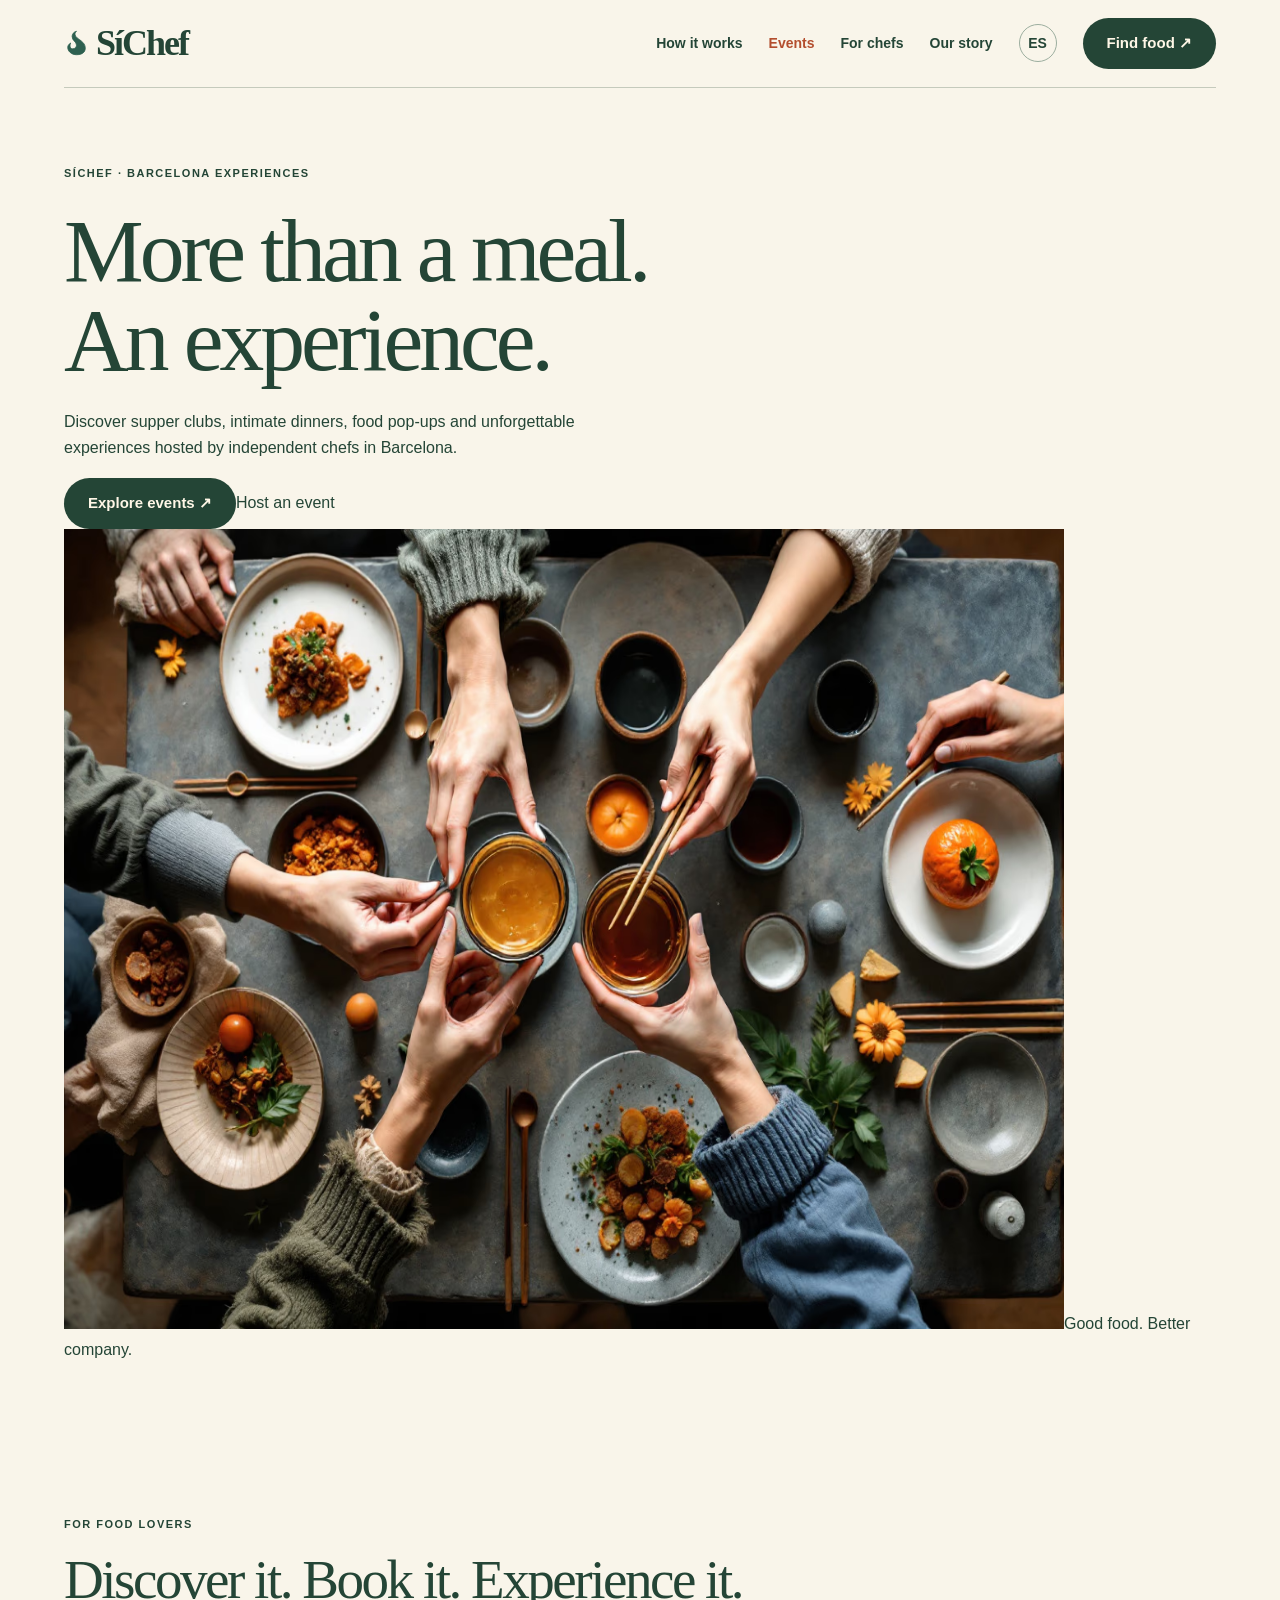
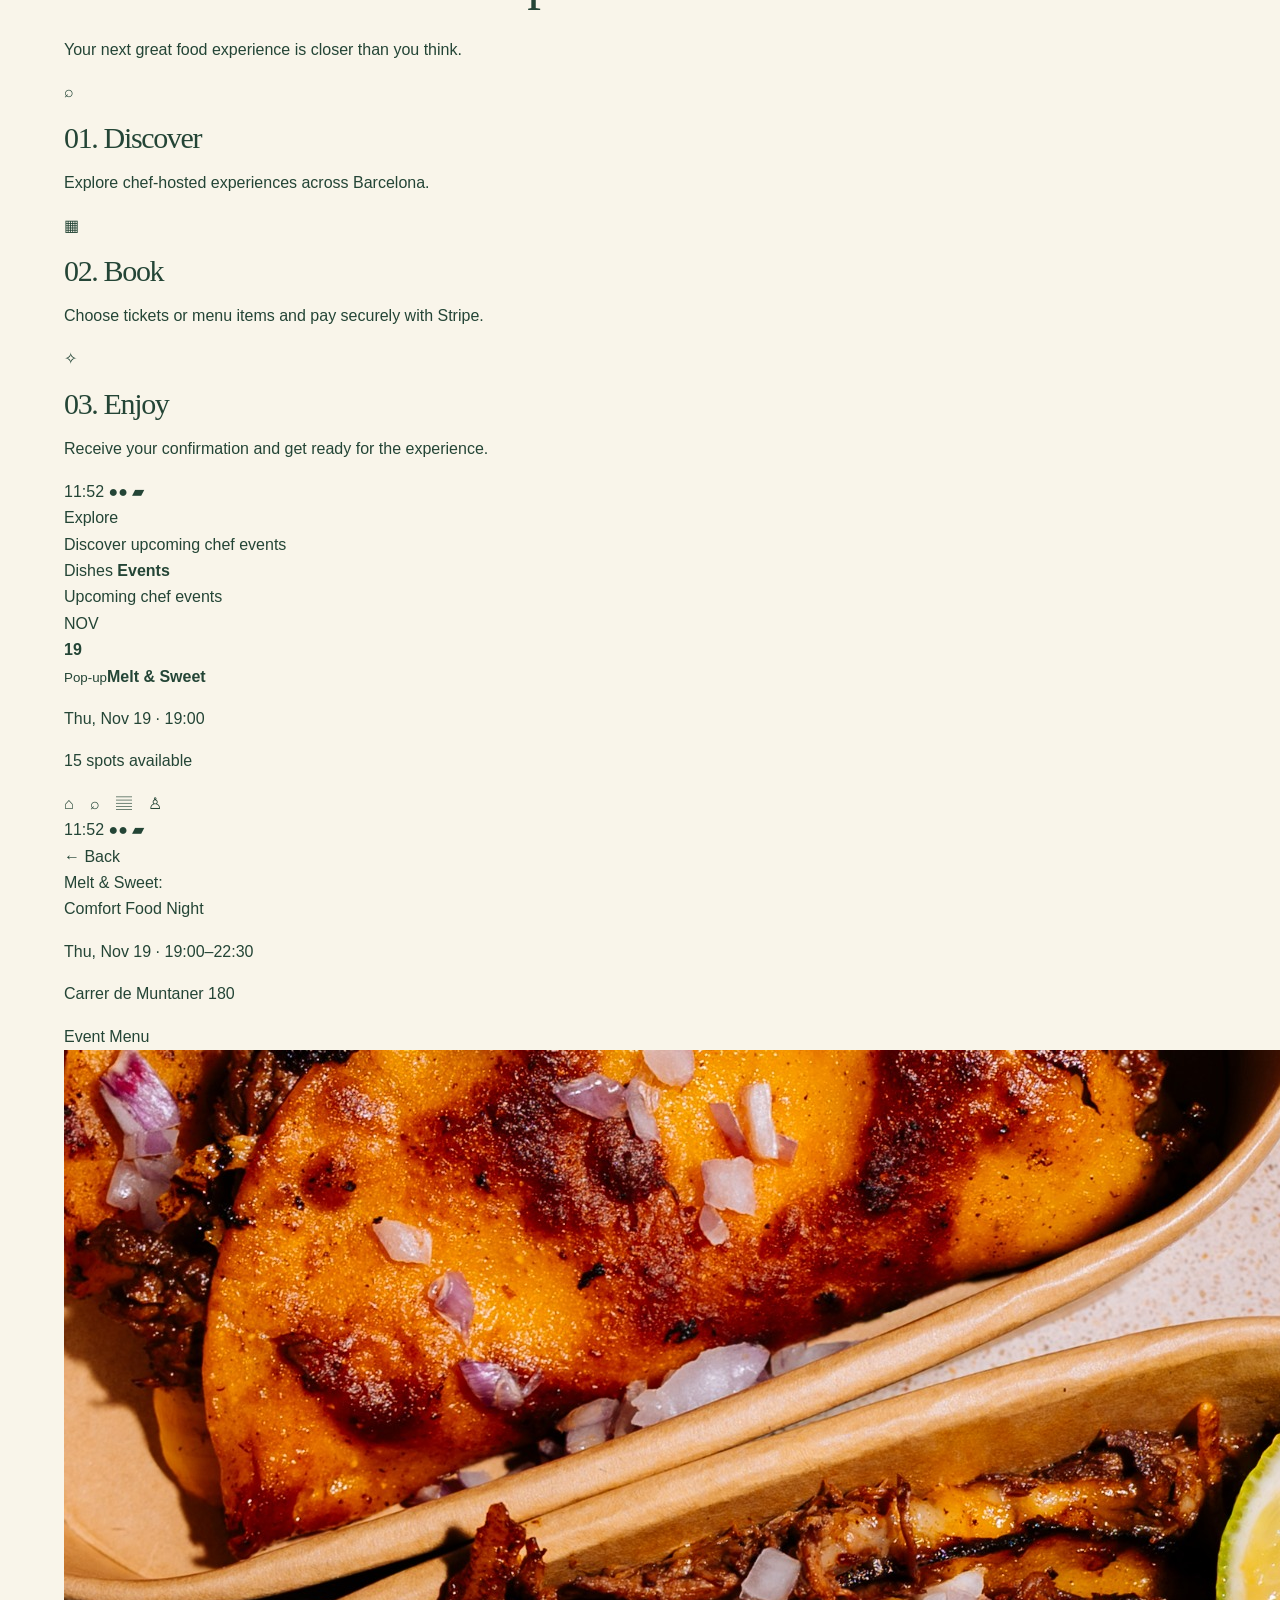
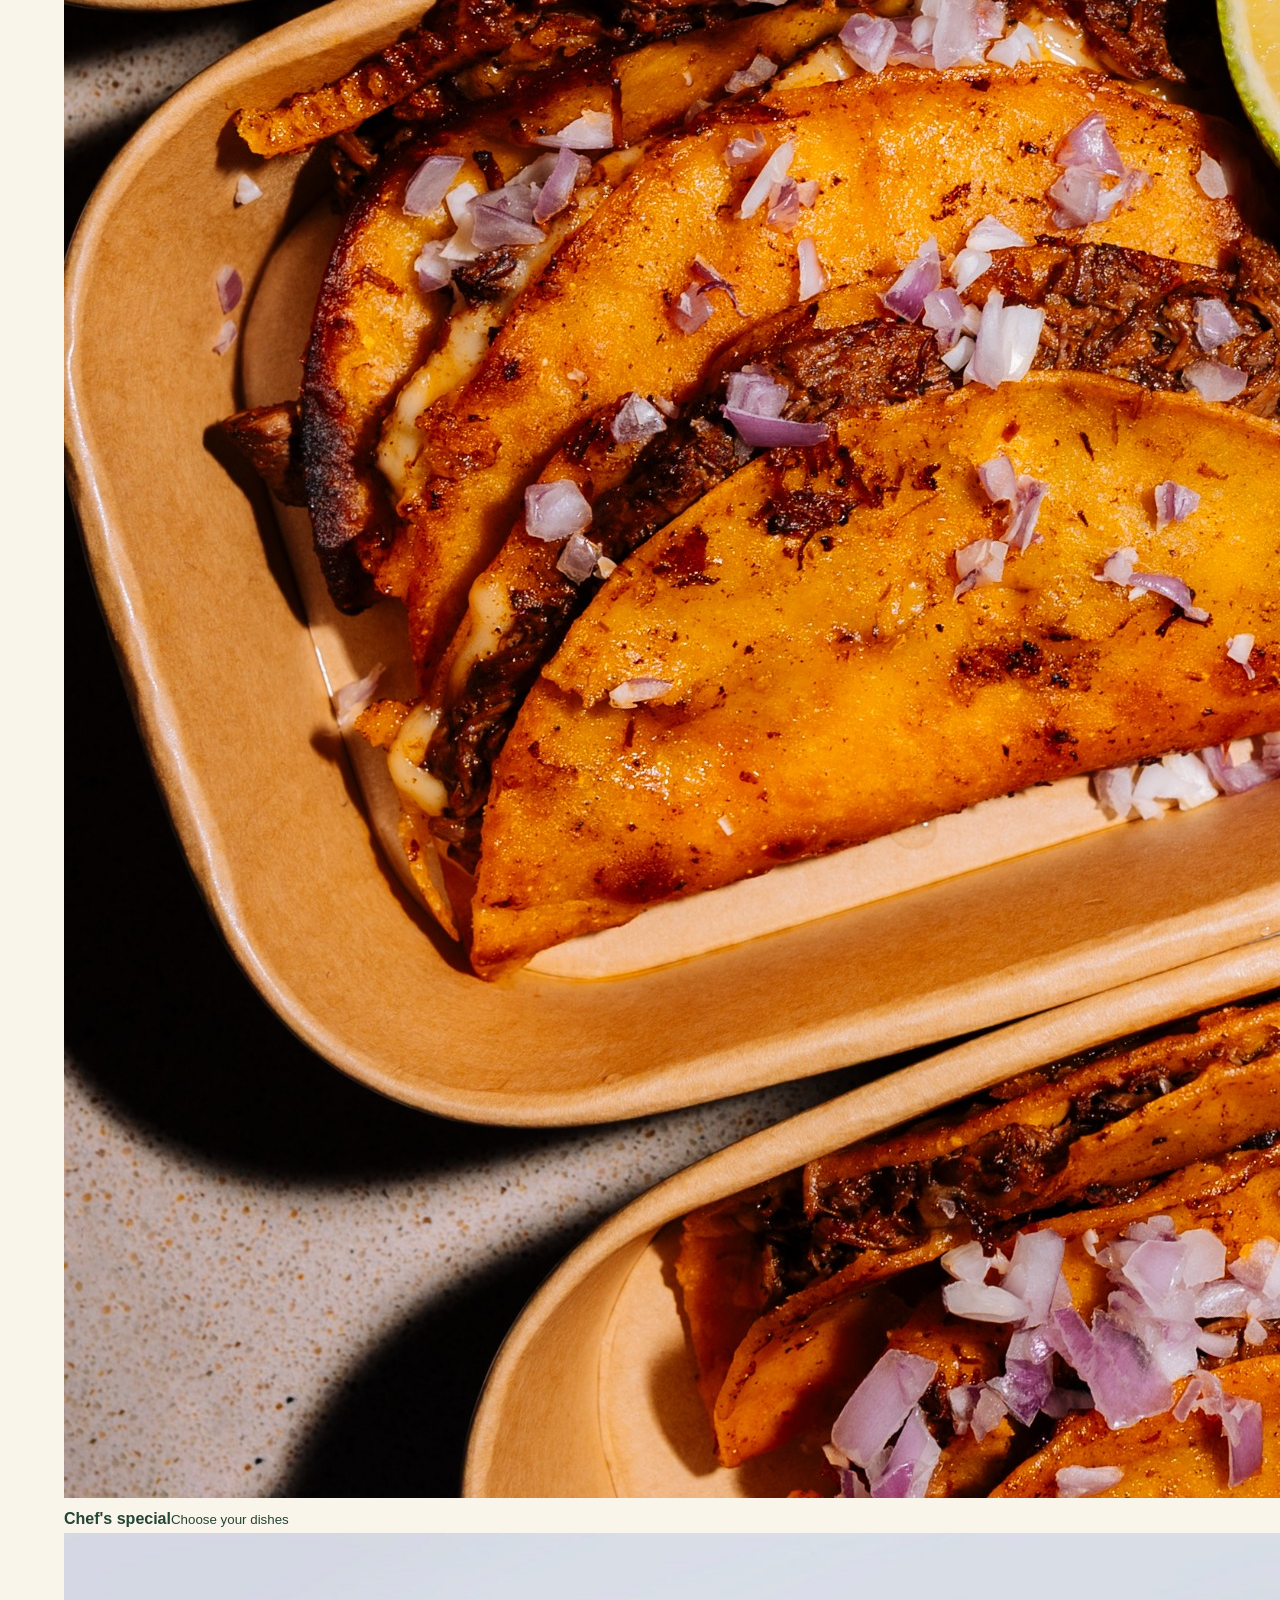
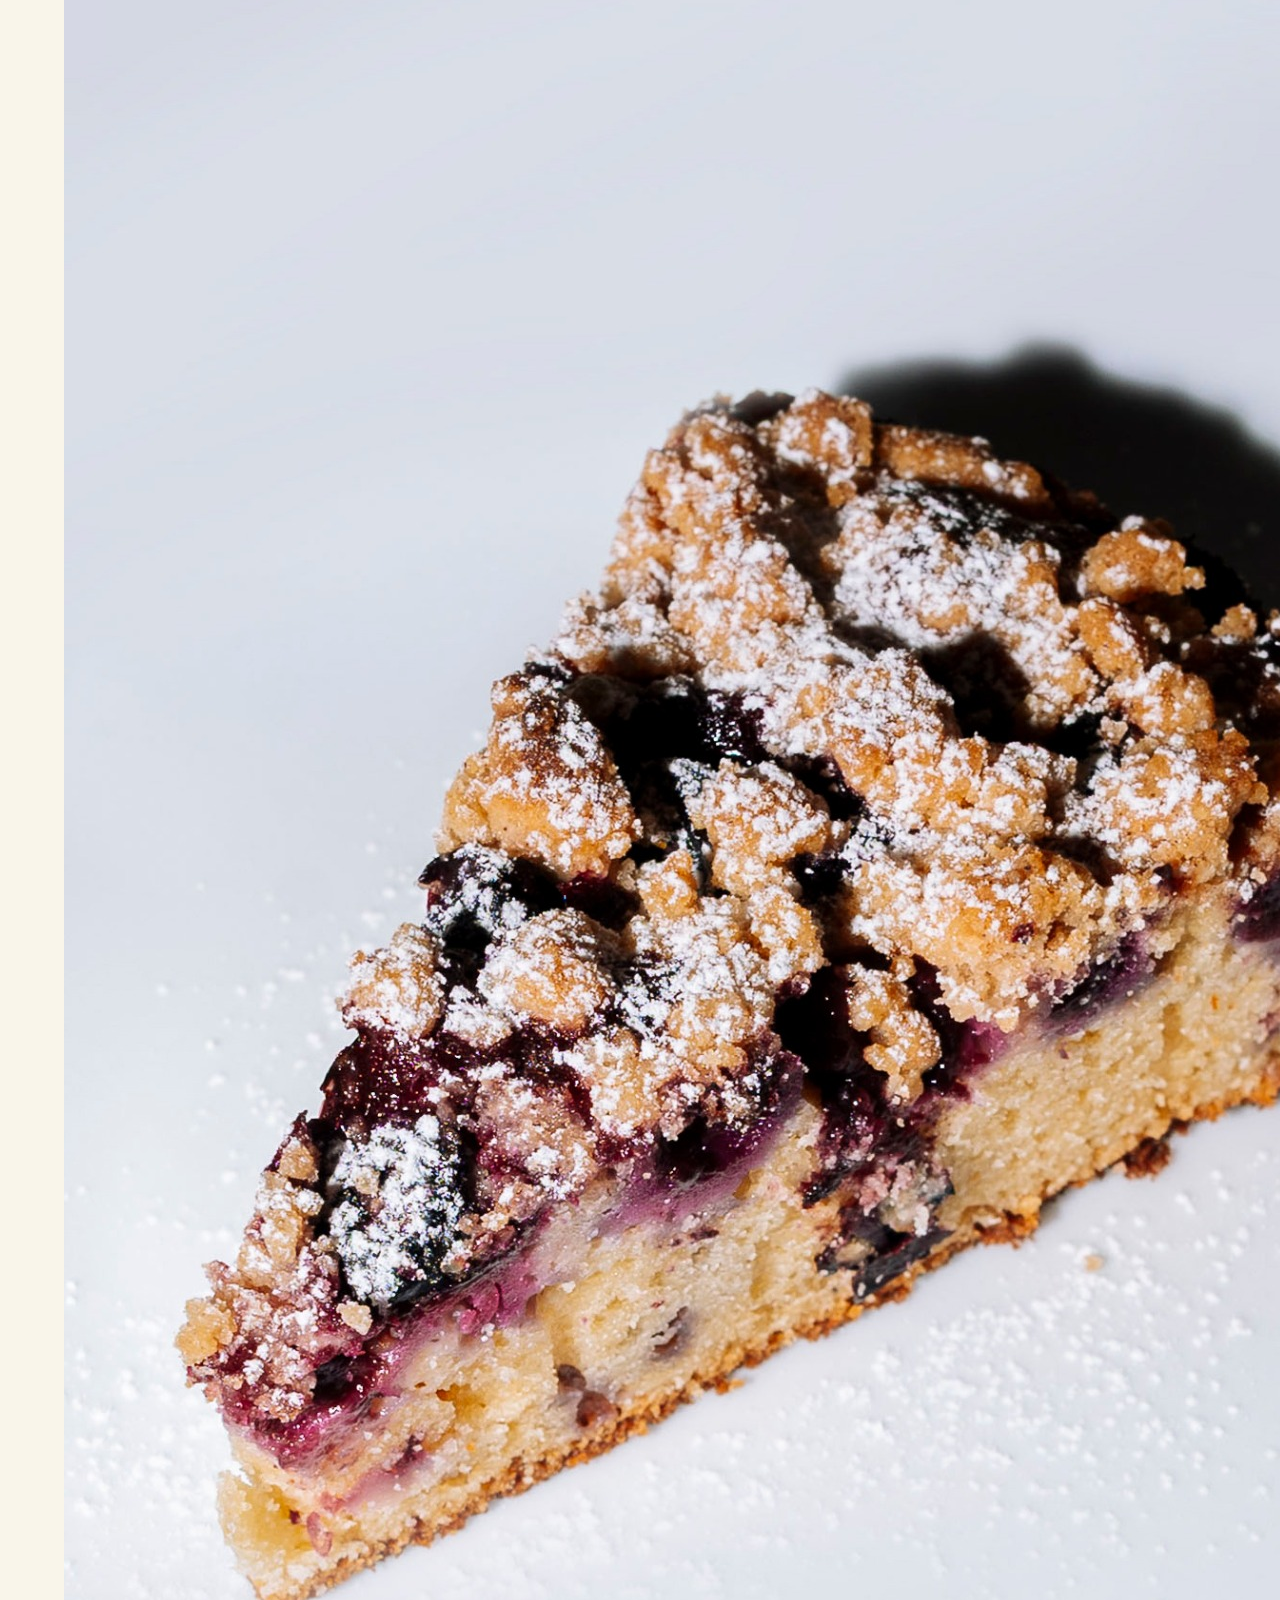
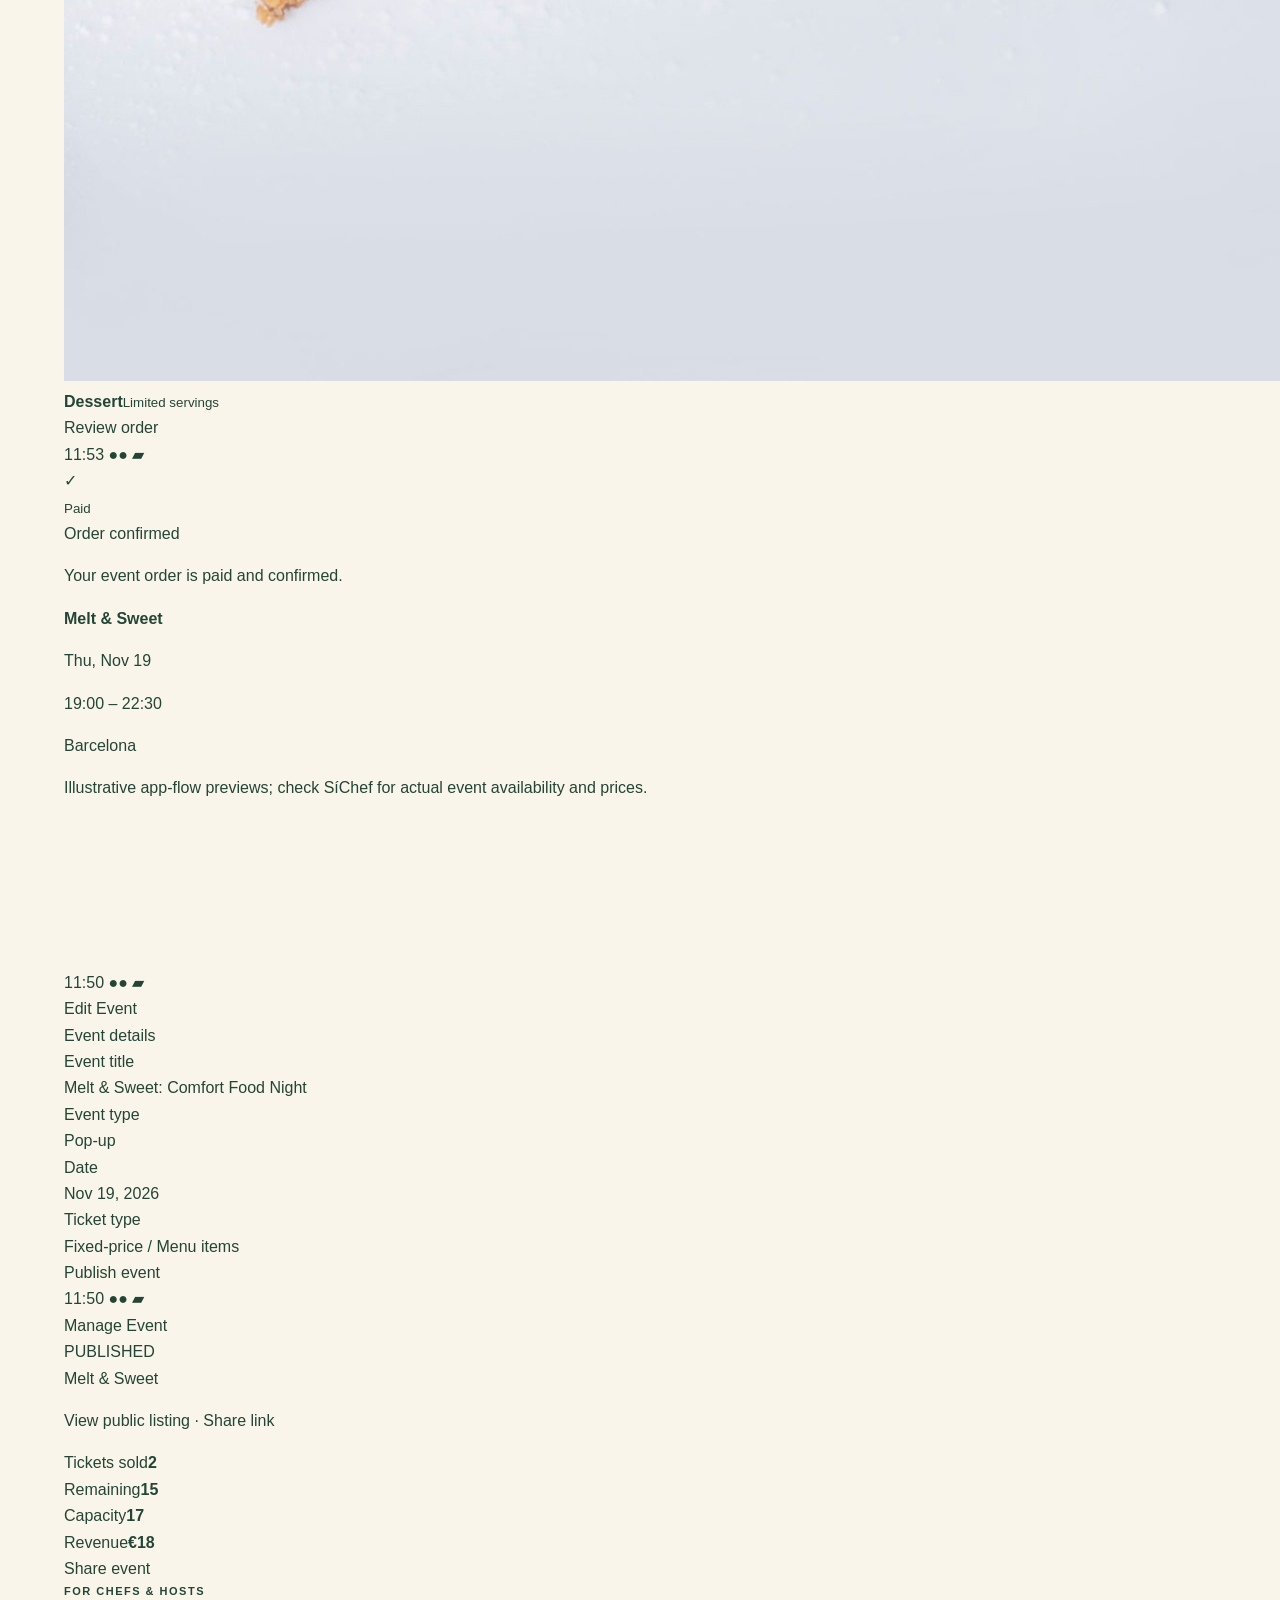
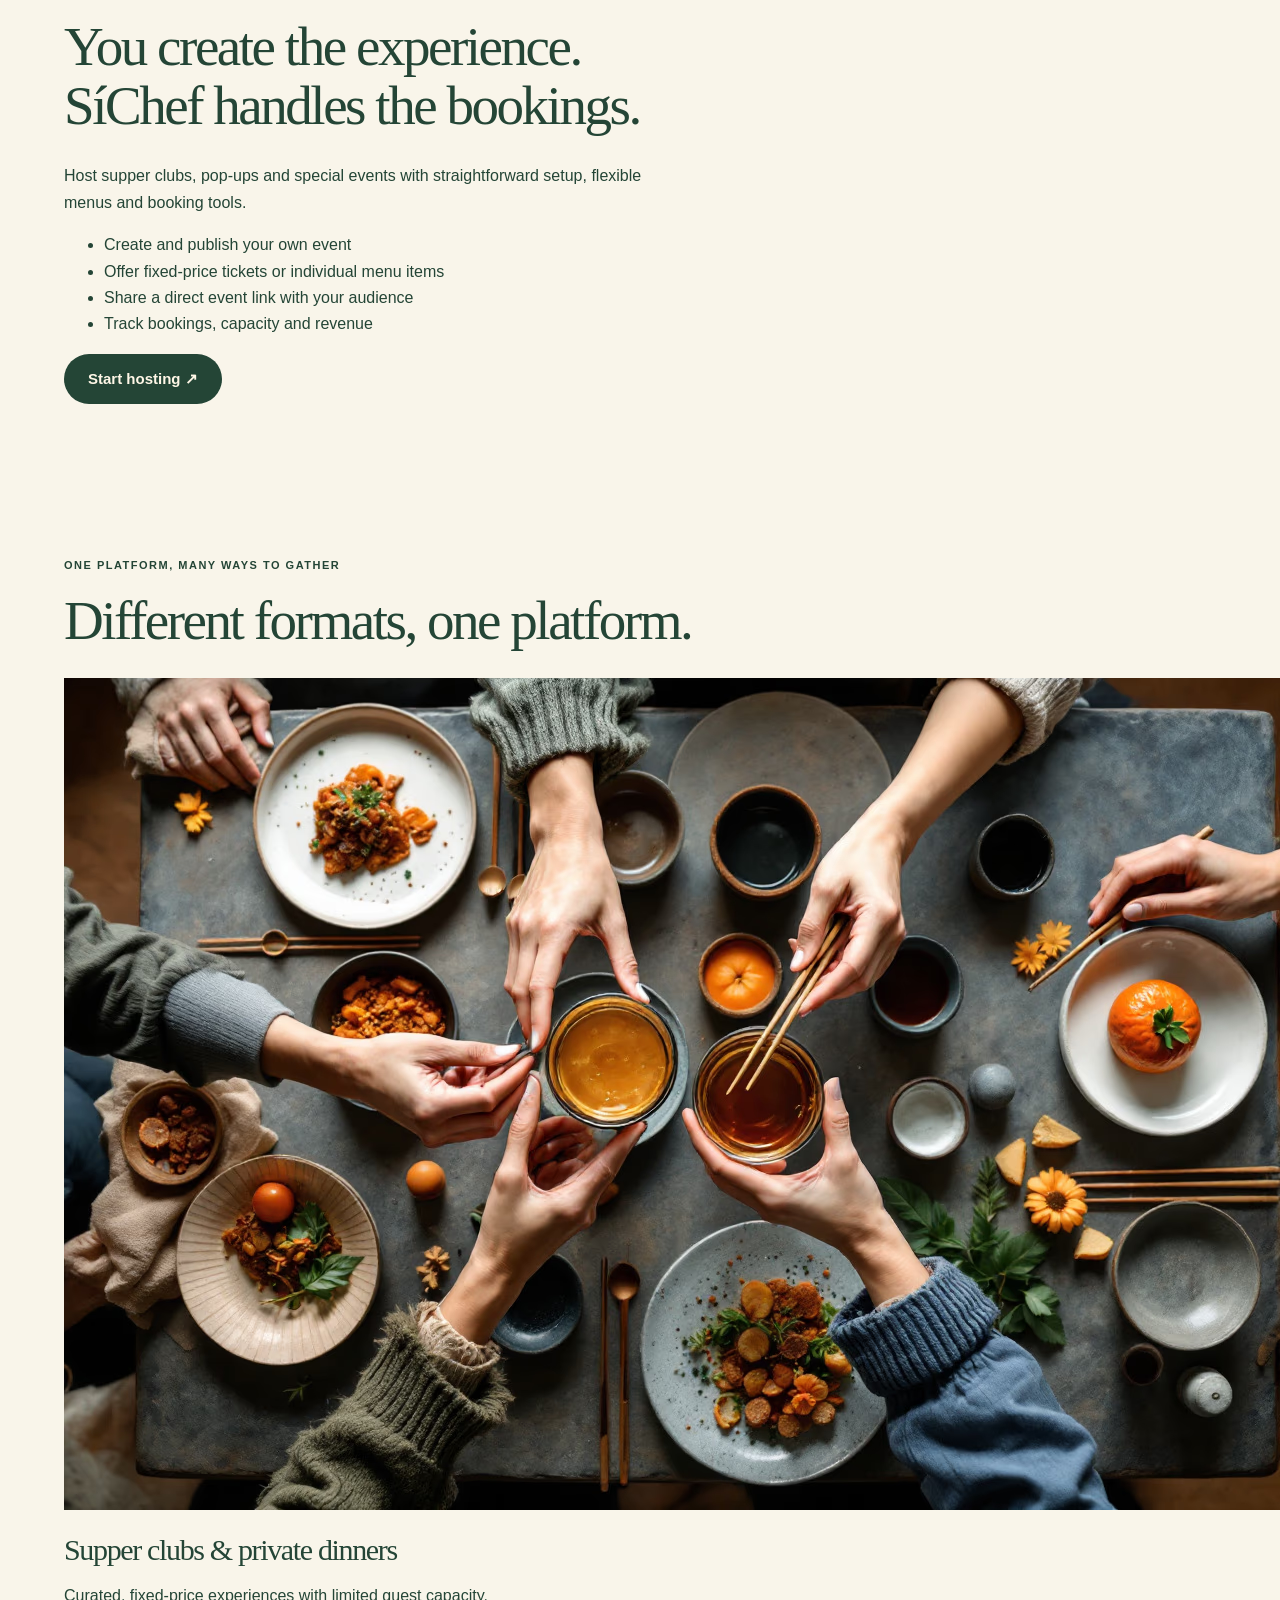
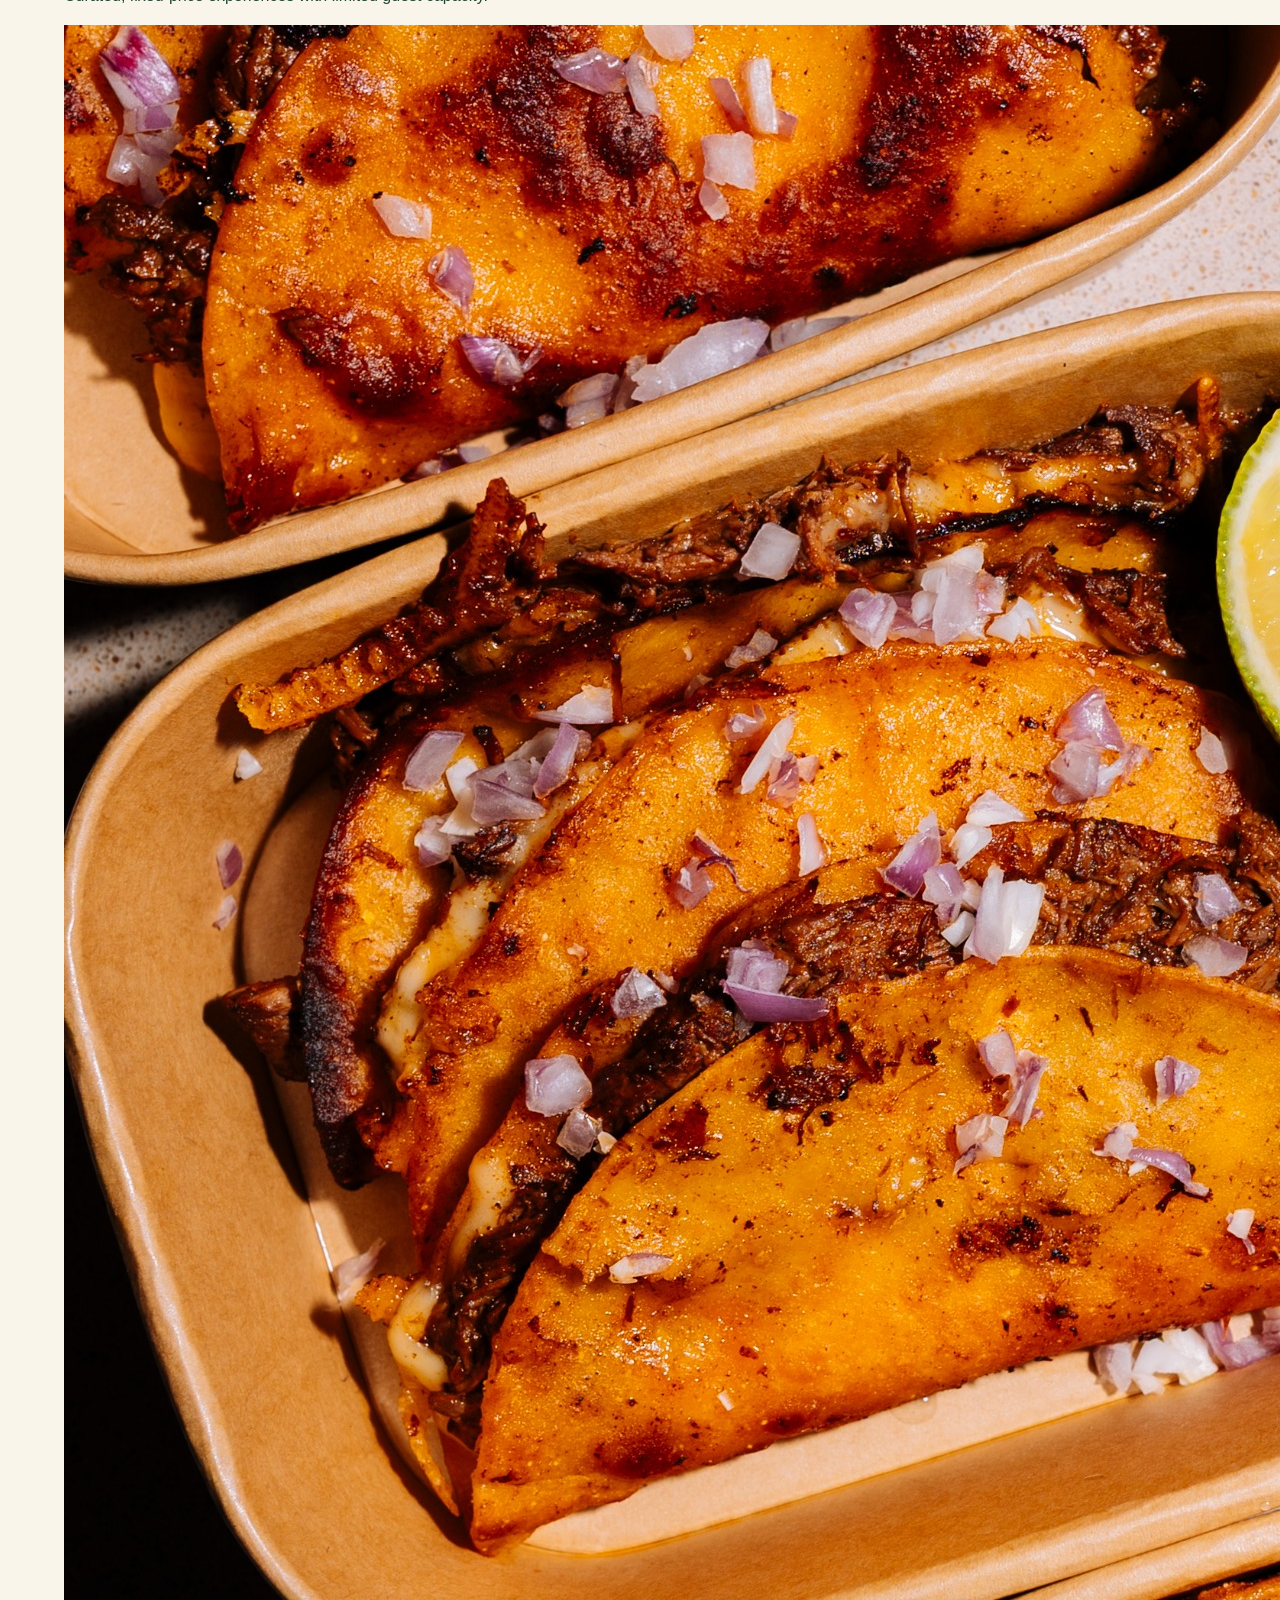
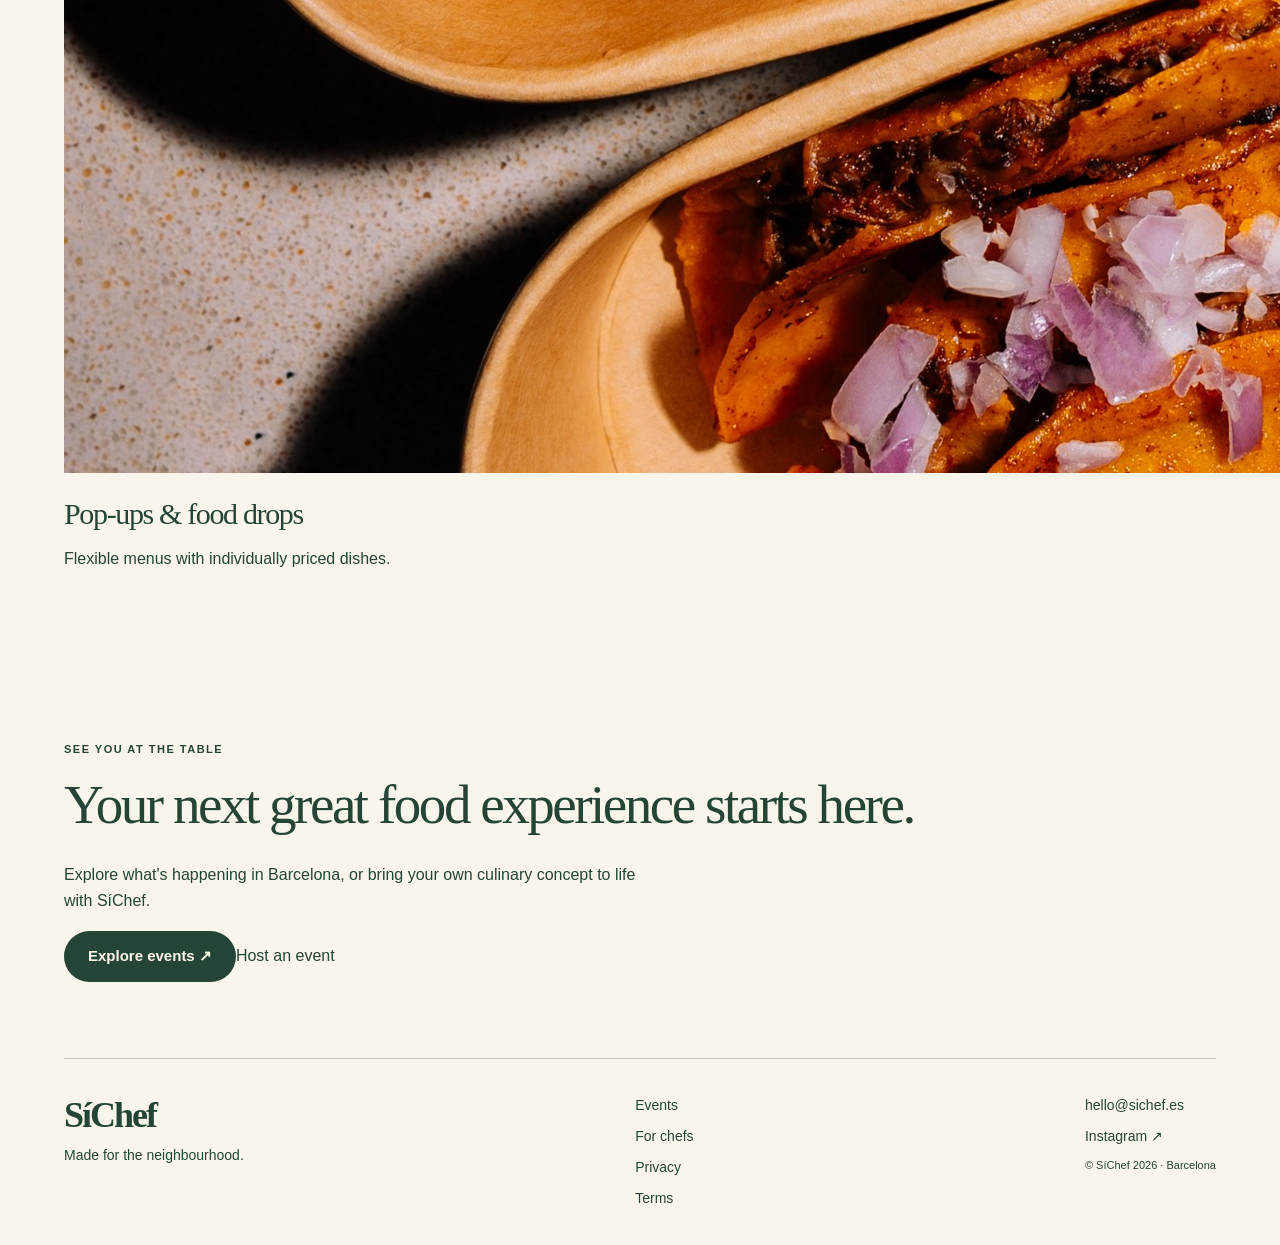
==== events/index.html @ fed77e61 "Add bilingual SíChef Events landing page" ====
<!doctype html>
<html lang="en"><head><meta charset="utf-8"><meta name="viewport" content="width=device-width,initial-scale=1"><meta name="theme-color" content="#f9f5ea">
<title>Food Events, Supper Clubs & Pop-Ups in Barcelona | SíChef</title>
<meta name="description" content="Discover chef-led dinners, supper clubs and food pop-ups in Barcelona. Explore local experiences or host your own event with SíChef.">
<meta name="robots" content="index,follow,max-image-preview:large"><link rel="canonical" href="https://sichef.es/events/">
<meta property="og:type" content="website"><meta property="og:site_name" content="SíChef"><meta property="og:locale" content="en_GB">
<meta property="og:title" content="Food Events, Supper Clubs & Pop-Ups in Barcelona | SíChef">
<meta property="og:description" content="Discover supper clubs and chef-led food experiences in Barcelona. Or host your own with SíChef."><meta property="og:url" content="https://sichef.es/events/">
<meta property="og:image" content="https://sichef.es/dining.avif"><meta name="twitter:card" content="summary_large_image">
<meta name="twitter:title" content="Food Events, Supper Clubs & Pop-Ups in Barcelona | SíChef"><meta name="twitter:description" content="Discover supper clubs and chef-led experiences in Barcelona."><meta name="twitter:image" content="https://sichef.es/dining.avif">
<script type="application/ld+json">{"@context":"https://schema.org","@type":"WebPage","@id":"https://sichef.es/events/#webpage","url":"https://sichef.es/events/","name":"Food Events, Supper Clubs & Pop-Ups in Barcelona | SíChef","description":"Discover chef-led dinners, supper clubs and pop-ups in Barcelona, or host your own event with SíChef.","isPartOf":{"@id":"https://sichef.es/#website"},"about":{"@id":"https://sichef.es/#organization"},"inLanguage":"en"}</script>
<link rel="icon" href="/flame.svg"><link rel="stylesheet" href="/style.css?v=20261105-events"><script defer src="/app.js"></script>
</head><body class="events-page">
<a class="skip" href="#main" data-es="Ir al contenido">Skip to content</a>
<header><a class="brand" href="/"><img src="/flame.svg" alt="">SíChef</a><button class="menu-toggle" aria-expanded="false" aria-controls="nav">☰ <span data-es="Menú">Menu</span></button>
<nav id="nav"><a href="/#how" data-es="Cómo funciona">How it works</a><a href="/events/" class="active" aria-current="page" data-es="Eventos">Events</a><a href="/for-chefs/" data-es="Para chefs">For chefs</a><a href="/#about" data-es="Nuestra historia">Our story</a><button id="lang" aria-label="Change language">ES</button><a class="pill" href="https://s-chef-customer-flow.vercel.app/" data-es="Encontrar comida ↗">Find food ↗</a></nav></header>
<main id="main">
<section class="events-hero"><div class="events-hero-copy"><div class="kicker" data-es="SÍCHEF · EXPERIENCIAS EN BARCELONA">SÍCHEF · BARCELONA EXPERIENCES</div><h1 data-es="Mucho más que comer.<br>Una experiencia.">More than a meal.<br>An experience.</h1><p data-es="Descubre supper clubs, cenas íntimas, pop-ups y experiencias gastronómicas únicas de la mano de chefs independientes de Barcelona.">Discover supper clubs, intimate dinners, food pop-ups and unforgettable experiences hosted by independent chefs in Barcelona.</p>
<div class="events-actions"><a class="pill terracotta" href="https://s-chef-customer-flow.vercel.app/" data-es="Explorar eventos ↗">Explore events ↗</a><a class="outline-pill" href="https://airtable.com/appvFcIDVXA65yD8g/pagUXOrlQ4CPX2DeT/form" data-es="Organizar un evento">Host an event</a></div></div>
<div class="events-hero-image"><img src="/dining.avif" alt="Food shared around a welcoming table" width="1000" height="800"><span data-es="Buenas experiencias. Mejor compañía.">Good food. Better company.</span></div></section>
<section class="events-guests" id="for-guests"><div class="events-section-head"><div class="kicker rust" data-es="PARA AMANTES DE LA GASTRONOMÍA">FOR FOOD LOVERS</div><h2 data-es="Descubre. Reserva. Disfruta.">Discover it. Book it. Experience it.</h2><p data-es="Tu próxima experiencia favorita está más cerca de lo que crees.">Your next great food experience is closer than you think.</p></div>
<div class="events-guests-grid"><div class="events-steps"><article><span class="step-icon" aria-hidden="true">⌕</span><h3 data-es="01. Descubre">01. Discover</h3><p data-es="Encuentra eventos organizados por chefs locales en Barcelona.">Explore chef-hosted experiences across Barcelona.</p></article><article><span class="step-icon" aria-hidden="true">▦</span><h3 data-es="02. Reserva">02. Book</h3><p data-es="Elige tu entrada o platos y completa el pago con Stripe.">Choose tickets or menu items and pay securely with Stripe.</p></article><article><span class="step-icon" aria-hidden="true">✧</span><h3 data-es="03. Disfruta">03. Enjoy</h3><p data-es="Recibe tu confirmación y prepárate para disfrutar.">Receive your confirmation and get ready for the experience.</p></article></div>
<div class="events-phones trio" aria-label="Illustrative preview of the SíChef event discovery and booking flow"><div class="event-phone first"><div class="phone-status">11:52 <span>●● ▰</span></div><div class="phone-content"><div class="mock-title">Explore</div><div class="mock-muted">Discover upcoming chef events</div><div class="mock-switch">Dishes <b>Events</b></div><div class="mock-subheading">Upcoming chef events</div><div class="mock-event-card"><span class="mock-date">NOV<br><strong>19</strong></span><div><small>Pop-up</small><strong>Melt &amp; Sweet</strong><p>Thu, Nov 19 · 19:00</p><p>15 spots available</p></div></div><div class="mock-bottom">⌂　⌕　▤　♙</div></div></div>
<div class="event-phone middle"><div class="phone-status">11:52 <span>●● ▰</span></div><div class="phone-content"><span class="mock-back">← Back</span><div class="mock-title small">Melt &amp; Sweet:<br>Comfort Food Night</div><p class="mock-muted">Thu, Nov 19 · 19:00–22:30</p><p class="mock-muted">Carrer de Muntaner 180</p><div class="mock-subheading">Event Menu</div><div class="mock-menu-item"><img src="/assets/clean-plate-club/birria-1.jpg" alt=""><div><strong>Chef's special</strong><small>Choose your dishes</small></div></div><div class="mock-menu-item"><img src="/assets/clean-plate-club/cake.jpg" alt=""><div><strong>Dessert</strong><small>Limited servings</small></div></div><div class="mock-order" data-es="Revisar pedido">Review order</div></div></div>
<div class="event-phone last"><div class="phone-status">11:53 <span>●● ▰</span></div><div class="phone-content confirm"><div class="mock-check">✓</div><small>Paid</small><div class="mock-title small">Order confirmed</div><p class="mock-muted">Your event order is paid and confirmed.</p><div class="mock-confirm-card"><strong>Melt &amp; Sweet</strong><p>Thu, Nov 19</p><p>19:00 – 22:30</p><p>Barcelona</p></div></div></div></div></div><p class="events-image-caption" data-es="Vista ilustrativa del recorrido en la app; consulta los eventos disponibles y sus precios en SíChef.">Illustrative app-flow previews; check SíChef for actual event availability and prices.</p></section>
<section class="events-hosts" id="for-hosts"><div class="events-hosts-visual"><div class="events-phones duo" aria-label="Illustrative preview of event editing and management"><div class="event-phone"><div class="phone-status">11:50 <span>●● ▰</span></div><div class="phone-content"><div class="mock-title small">Edit Event</div><div class="mock-subheading">Event details</div><label>Event title</label><div class="mock-input">Melt &amp; Sweet: Comfort Food Night</div><label>Event type</label><div class="mock-input">Pop-up</div><label>Date</label><div class="mock-input">Nov 19, 2026</div><label>Ticket type</label><div class="mock-input">Fixed-price / Menu items</div><div class="mock-order">Publish event</div></div></div><div class="event-phone"><div class="phone-status">11:50 <span>●● ▰</span></div><div class="phone-content"><div class="mock-title small">Manage Event</div><div class="mock-tag">PUBLISHED</div><div class="mock-subheading">Melt &amp; Sweet</div><p class="mock-muted">View public listing · Share link</p><div class="mock-metrics"><div>Tickets sold<strong>2</strong></div><div>Remaining<strong>15</strong></div><div>Capacity<strong>17</strong></div><div>Revenue<strong>€18</strong></div></div><div class="mock-order">Share event</div></div></div></div></div>
<div class="events-hosts-copy"><div class="kicker rust" data-es="PARA CHEFS Y ANFITRIONES">FOR CHEFS &amp; HOSTS</div><h2 data-es="Tú creas la experiencia.<br>SíChef te ayuda con las reservas.">You create the experience.<br>SíChef handles the bookings.</h2><p data-es="Organiza cenas privadas, supper clubs y pop-ups con herramientas sencillas para crear eventos, gestionar reservas y hacer seguimiento de ventas.">Host supper clubs, pop-ups and special events with straightforward setup, flexible menus and booking tools.</p><ul class="events-checks"><li data-es="Crea y publica tu propio evento">Create and publish your own event</li><li data-es="Ofrece entradas de precio fijo o platos individuales">Offer fixed-price tickets or individual menu items</li><li data-es="Comparte un enlace directo con tu comunidad">Share a direct event link with your audience</li><li data-es="Consulta reservas, capacidad e ingresos">Track bookings, capacity and revenue</li></ul><a class="pill terracotta" href="https://airtable.com/appvFcIDVXA65yD8g/pagUXOrlQ4CPX2DeT/form" data-es="Quiero organizar un evento ↗">Start hosting ↗</a></div></section>
<section class="events-formats"><div class="kicker rust" data-es="UNA PLATAFORMA, MUCHAS FORMAS DE REUNIRSE">ONE PLATFORM, MANY WAYS TO GATHER</div><h2 data-es="Distintos formatos. Una misma plataforma.">Different formats, one platform.</h2><div class="events-formats-grid"><article><img loading="lazy" src="/dining.avif" alt="Food shared at a dining table"><div><h3 data-es="Supper clubs y cenas privadas">Supper clubs &amp; private dinners</h3><p data-es="Experiencias de precio fijo con un número limitado de invitados.">Curated, fixed-price experiences with limited guest capacity.</p></div></article><article><img loading="lazy" src="/assets/clean-plate-club/birria-1.jpg" alt="Food made by an independent chef"><div><h3 data-es="Pop-ups y eventos gastronómicos">Pop-ups &amp; food drops</h3><p data-es="Menús flexibles con platos que los invitados pueden elegir individualmente.">Flexible menus with individually priced dishes.</p></div></article></div></section>
<section class="events-last"><div class="kicker rust" data-es="NOS VEMOS EN LA MESA">SEE YOU AT THE TABLE</div><h2 data-es="Tu próxima gran experiencia gastronómica empieza aquí.">Your next great food experience starts here.</h2><p data-es="Descubre lo que se está cocinando en Barcelona o da vida a tu propia experiencia gastronómica con SíChef.">Explore what's happening in Barcelona, or bring your own culinary concept to life with SíChef.</p><div class="events-actions"><a class="pill terracotta" href="https://s-chef-customer-flow.vercel.app/" data-es="Explorar eventos ↗">Explore events ↗</a><a class="outline-pill" href="https://airtable.com/appvFcIDVXA65yD8g/pagUXOrlQ4CPX2DeT/form" data-es="Organizar un evento">Host an event</a></div></section>
</main><footer><div><a class="brand" href="/">SíChef</a><p data-es="Hecho para el barrio.">Made for the neighbourhood.</p></div><div><a data-es="Eventos" href="/events/">Events</a><a data-es="Para chefs" href="/for-chefs/">For chefs</a><a data-es="Privacidad" href="/privacy/">Privacy</a><a data-es="Condiciones" href="/terms/">Terms</a></div><div><a href="mailto:hello@sichef.es">hello@sichef.es</a><a href="https://www.instagram.com/sichef.bcn/">Instagram ↗</a><small>© SíChef 2026 · Barcelona</small></div></footer>
</body></html>
---- style.css ----
*{box-sizing:border-box}html{scroll-behavior:smooth;scroll-padding-top:110px}body{margin:0;background:#f9f5ea;color:#244536;font:16px/1.65 Arial,sans-serif}a{color:inherit;text-decoration:none}button{font:inherit;color:inherit;cursor:pointer}a:hover{text-decoration:underline;text-underline-offset:5px}header,main,footer{width:min(1280px,90%);margin:auto}header{display:flex;align-items:center;justify-content:space-between;padding:18px 0;border-bottom:1px solid #c5cabc;gap:18px}.brand{font:bold 36px Georgia;letter-spacing:-2px;display:flex;gap:7px;align-items:center}.brand img{width:25px;height:34px}nav{display:flex;gap:26px;align-items:center;font-size:14px;font-weight:600}nav .active{color:#b34e2e}#lang{background:transparent;border:1px solid #9cae9f;border-radius:50%;height:38px;width:38px}.pill{display:inline-flex;justify-content:center;align-items:center;background:#244536;color:#fff7e7;padding:13px 24px;border-radius:40px;font-size:15px;font-weight:600;transition:transform .2s,background .2s}.pill:hover{background:#396047;transform:translateY(-2px);text-decoration:none}.text-link{display:inline-block;border:0;font-weight:600;font-size:14px;margin:16px 0;text-decoration-line:underline;text-decoration-thickness:1px;text-underline-offset:4px;transition:color .18s ease}.text-link:hover{color:#a84d2b;text-decoration-line:underline;text-decoration-thickness:1px;text-underline-offset:4px}.text-link:focus-visible{outline:2px solid #a84d2b;outline-offset:5px;border-radius:2px}.hero .text-link{margin-left:20px}section{padding:76px 0}h1,h2,h3{font-family:Georgia,serif;font-weight:400;line-height:1.08;letter-spacing:-.045em}h1{font-size:clamp(62px,7vw,102px);line-height:1;margin:24px 0}h1 em{display:block;color:#b34e2e}h2{font-size:clamp(36px,4.3vw,58px);margin:16px 0 28px;max-width:850px}h3{font-size:30px;margin:16px 0}p{max-width:600px}.kicker,figcaption,.caption,.photo-label{font-size:11px;letter-spacing:1.5px;font-weight:600}.kicker{text-transform:uppercase}.hero{display:grid;grid-template-columns:1fr 1fr;gap:6%;align-items:center;padding:55px 0 76px}.hero p{font-size:18px;margin-bottom:25px}.hero figure{margin:0}.hero figure img{width:100%;height:485px;object-fit:cover;border-radius:110px 10px 10px 10px}figcaption{text-align:right;margin-top:10px}.spotlight{display:grid;grid-template-columns:1.1fr 1fr;gap:6%;align-items:center;border-top:1px solid #c5cabc}.spotlight-image{position:relative}.spotlight-image img{width:100%;height:330px;object-fit:cover;border-radius:8px}.photo-label{position:absolute;bottom:20px;left:14px;background:#f9f5ea;padding:4px 10px;letter-spacing:.3px;border-radius:4px}.spotlight h2{font-size:50px}.benefits{background:#244536;color:#fff4df;padding:48px;border-radius:12px}.benefits h2{max-width:650px}.benefit-grid{display:grid;grid-template-columns:repeat(3,1fr);gap:32px}.benefit-grid h3{font-size:27px}.benefit-grid p{font-size:15px;color:#e2e8d8}.icon{font-size:32px;color:#f1a37f}.benefit-strip{border-top:1px solid #78907d;display:flex;justify-content:space-between;gap:20px;padding-top:22px;margin-top:24px;font-size:13px}.tabs{display:grid;grid-template-columns:repeat(4,1fr);gap:8px}.tabs button{padding:16px 12px;border:1px solid #c9cbbc;background:transparent;border-radius:8px;text-align:left;font-size:14px;font-weight:600;transition:background .2s}.tabs button[aria-selected=true]{background:#b34e2e;color:white;border-color:#b34e2e}.tabs small{opacity:.8;margin-right:8px}.demo-panel{display:grid;grid-template-columns:1.1fr 1fr;gap:7%;align-items:center;background:#f0ebdf;padding:30px;margin-top:16px;border-radius:12px;animation:appear .25s ease}.demo-panel[hidden]{display:none}.demo-panel h3{font-size:42px;max-width:420px}.screen{height:430px;display:flex;justify-content:center;align-items:center}.screen img{width:100%;height:100%;object-fit:contain;border-radius:8px}.caption{color:#667261;font-size:11px;letter-spacing:.4px;text-align:center;max-width:none}.chef-invite{display:grid;grid-template-columns:.8fr 1.2fr;align-items:center;gap:7%;padding:45px;background:#244536;color:#fff4df;border-radius:12px}.chef-invite img{width:100%;border-radius:12px}.light{background:#f9eedc;color:#244536}.light:hover{background:#eadbc4}.about{display:grid;grid-template-columns:1fr 1fr;gap:8%;border-bottom:1px solid #c5cabc}.mascot{width:120px;height:115px;object-fit:contain;border-radius:20px}.faq{display:grid;grid-template-columns:1fr 1.1fr;gap:9%}details{border-bottom:1px solid #bcc5b7;padding:18px 0}summary{cursor:pointer;font-weight:600;list-style:none;padding-right:24px;position:relative}summary::after{content:'+';position:absolute;right:0}details[open] summary::after{content:'−'}details p{font-size:15px;margin-bottom:8px}footer{border-top:1px solid #c5cabc;padding:35px 0;display:flex;justify-content:space-between;gap:25px}footer>div{display:flex;flex-direction:column;gap:8px;font-size:14px}footer p{margin:0}footer small{font-size:11px}.hero-art{width:100%;max-height:480px;object-fit:contain;border-radius:18px}.onboarding{border-top:1px solid #c5cabc}.onboarding ol{display:grid;grid-template-columns:repeat(3,1fr);gap:40px;padding-left:24px}.onboarding li{padding-left:8px}.onboarding h3{font-size:27px}.final-cta{text-align:center;padding:40px 0 70px}.final-cta h2{margin:0 auto 30px}.menu-toggle{display:none}.skip{position:absolute;top:-100px;left:20px;background:white;padding:12px;z-index:10}.skip:focus{top:0}:focus-visible{outline:3px solid #dc783f;outline-offset:4px}@keyframes appear{from{opacity:0;transform:translateY(5px)}to{opacity:1;transform:none}}@media(max-width:800px){header{flex-wrap:wrap}.menu-toggle{display:block;background:transparent;border:1px solid #aab7a6;border-radius:8px;padding:7px 12px}nav{display:none;width:100%;flex-wrap:wrap;padding:15px 0}nav.open{display:flex}.hero,.spotlight,.chef-invite,.about,.faq{grid-template-columns:1fr;gap:28px}section{padding:46px 0}.hero{padding:35px 0 45px}h1{font-size:clamp(57px,11vw,80px)}.hero figure img{height:330px;border-top-left-radius:70px}.benefits{padding:28px}.benefit-grid{grid-template-columns:1fr;gap:12px}.benefit-grid article{border-top:1px solid #78907d;padding-top:18px}.benefit-grid .icon{float:left;margin-right:16px}.benefit-grid p{margin-bottom:10px}.benefit-strip{flex-wrap:wrap;justify-content:flex-start}.demo-panel{grid-template-columns:1fr;gap:18px;padding:20px}.screen{height:330px}.demo-panel h3{font-size:34px}.tabs{grid-template-columns:repeat(2,1fr)}.tabs button{min-height:62px}.chef-invite{padding:25px}.chef-invite img{max-width:240px;justify-self:center}.hero-art{max-height:330px}.onboarding ol{grid-template-columns:1fr;gap:8px}footer{flex-wrap:wrap}.spotlight h2{font-size:42px}.about{gap:8px}}@media(prefers-reduced-motion:reduce){html{scroll-behavior:auto}*,*::before,*::after{animation:none!important;transition:none!important}}

.cpc-carousel{min-width:0;max-width:510px;width:100%;margin:auto}
.cpc-slide{margin:0}
.cpc-slide[hidden]{display:none}
.cpc-slide img{display:block;width:100%;height:auto;aspect-ratio:4/5;object-fit:contain;background:#ede8df;border-radius:12px}
.cpc-slide figcaption{text-align:left;margin:12px 0 0;font-size:13px;letter-spacing:.3px}
.cpc-controls{display:flex;align-items:center;justify-content:space-between;gap:8px;margin-top:12px}
.cpc-controls>button{background:transparent;border:1px solid #aab7a6;border-radius:30px;min-height:44px;padding:6px 14px}
.cpc-controls>button:hover{background:#e9e5d8}
.cpc-dots{display:flex;justify-content:center}
.cpc-dot{width:30px;height:44px;border:0;background:transparent;padding:0;display:grid;place-items:center}
.cpc-dot span{width:7px;height:7px;border-radius:50%;background:#a7b1a4}
.cpc-dot[aria-current=true] span{background:#b34e2e;width:19px;border-radius:8px}
.cpc-bottom{display:flex;align-items:center;justify-content:space-between;margin-top:8px;font-size:12px}
@media(max-width:400px){.cpc-dot{width:25px}.cpc-controls>button{padding:6px 12px}}

/* Original app screenshots in lightweight device frames. */
.screen.app-mockup{height:auto;min-height:560px;gap:18px;padding:24px 12px;isolation:isolate;position:relative}
.app-mockup::before{content:"";position:absolute;inset:13% 0 8%;border-radius:50%;background:#e9dfd0;z-index:-1}
.phone-frame{width:248px;max-width:78%;flex:0 1 248px;padding:6px;background:#202622;border:1px solid #777e76;border-radius:34px;box-shadow:0 18px 32px -20px #24453666,0 2px 4px #24453633;overflow:hidden;line-height:0}
.screen .phone-frame img{display:block;width:100%;height:auto;object-fit:contain;border-radius:28px}
.phone-pair .phone-frame{width:46%;max-width:232px;flex:0 1 232px;border-radius:30px;padding:5px}
.phone-pair .phone-frame img{border-radius:24px}
.phone-pair .phone-frame:first-child{transform:translateY(-14px)}
.phone-pair .phone-frame:last-child{transform:translateY(14px)}
@media(max-width:800px){.screen.app-mockup{min-height:470px;padding:24px 0}.phone-frame{width:224px;flex-basis:224px}.phone-pair{gap:12px}.phone-pair .phone-frame{max-width:210px}}
@media(max-width:430px){.screen.app-mockup{min-height:390px}.phone-pair{gap:8px}.phone-pair .phone-frame{border-radius:23px;padding:4px}.phone-pair .phone-frame img{border-radius:18px}}

/* Illustrative chef-to-customer conversation and clearly labeled sample performance */
.chef-connect-demo{flex-wrap:wrap;align-items:center;justify-content:center}
.message-demo{position:relative}
.message-demo .demo-chat{position:absolute;top:43%;left:9%;right:9%;display:flex;flex-direction:column;gap:9px;line-height:1.35;font-family:system-ui,sans-serif;font-size:10px}
.demo-chat>div{max-width:85%;padding:9px 10px;border-radius:12px;box-shadow:0 1px 3px #00000018}
.chat-in{align-self:flex-start;background:#eeece8;color:#1b3029}
.chat-out{align-self:flex-end;background:#2c604d;color:#fff}
.demo-revenue{width:190px;max-width:90%;background:#fffdf8;color:#18372c;padding:22px 16px;border:1px solid #ddd7cc;border-radius:19px;box-shadow:0 15px 28px #24453618;display:flex;flex-direction:column;gap:8px;text-align:center}
.demo-revenue span{font-size:9px;letter-spacing:1.3px;font-weight:800;color:#6b8175}
.demo-revenue strong{font-size:37px;letter-spacing:-1px;font-family:Georgia,serif}
.demo-revenue small{font-size:11px;color:#617669;line-height:1.4}
@media(max-width:540px){.chef-connect-demo .demo-revenue{width:85%;padding:12px}.demo-revenue strong{font-size:28px}}
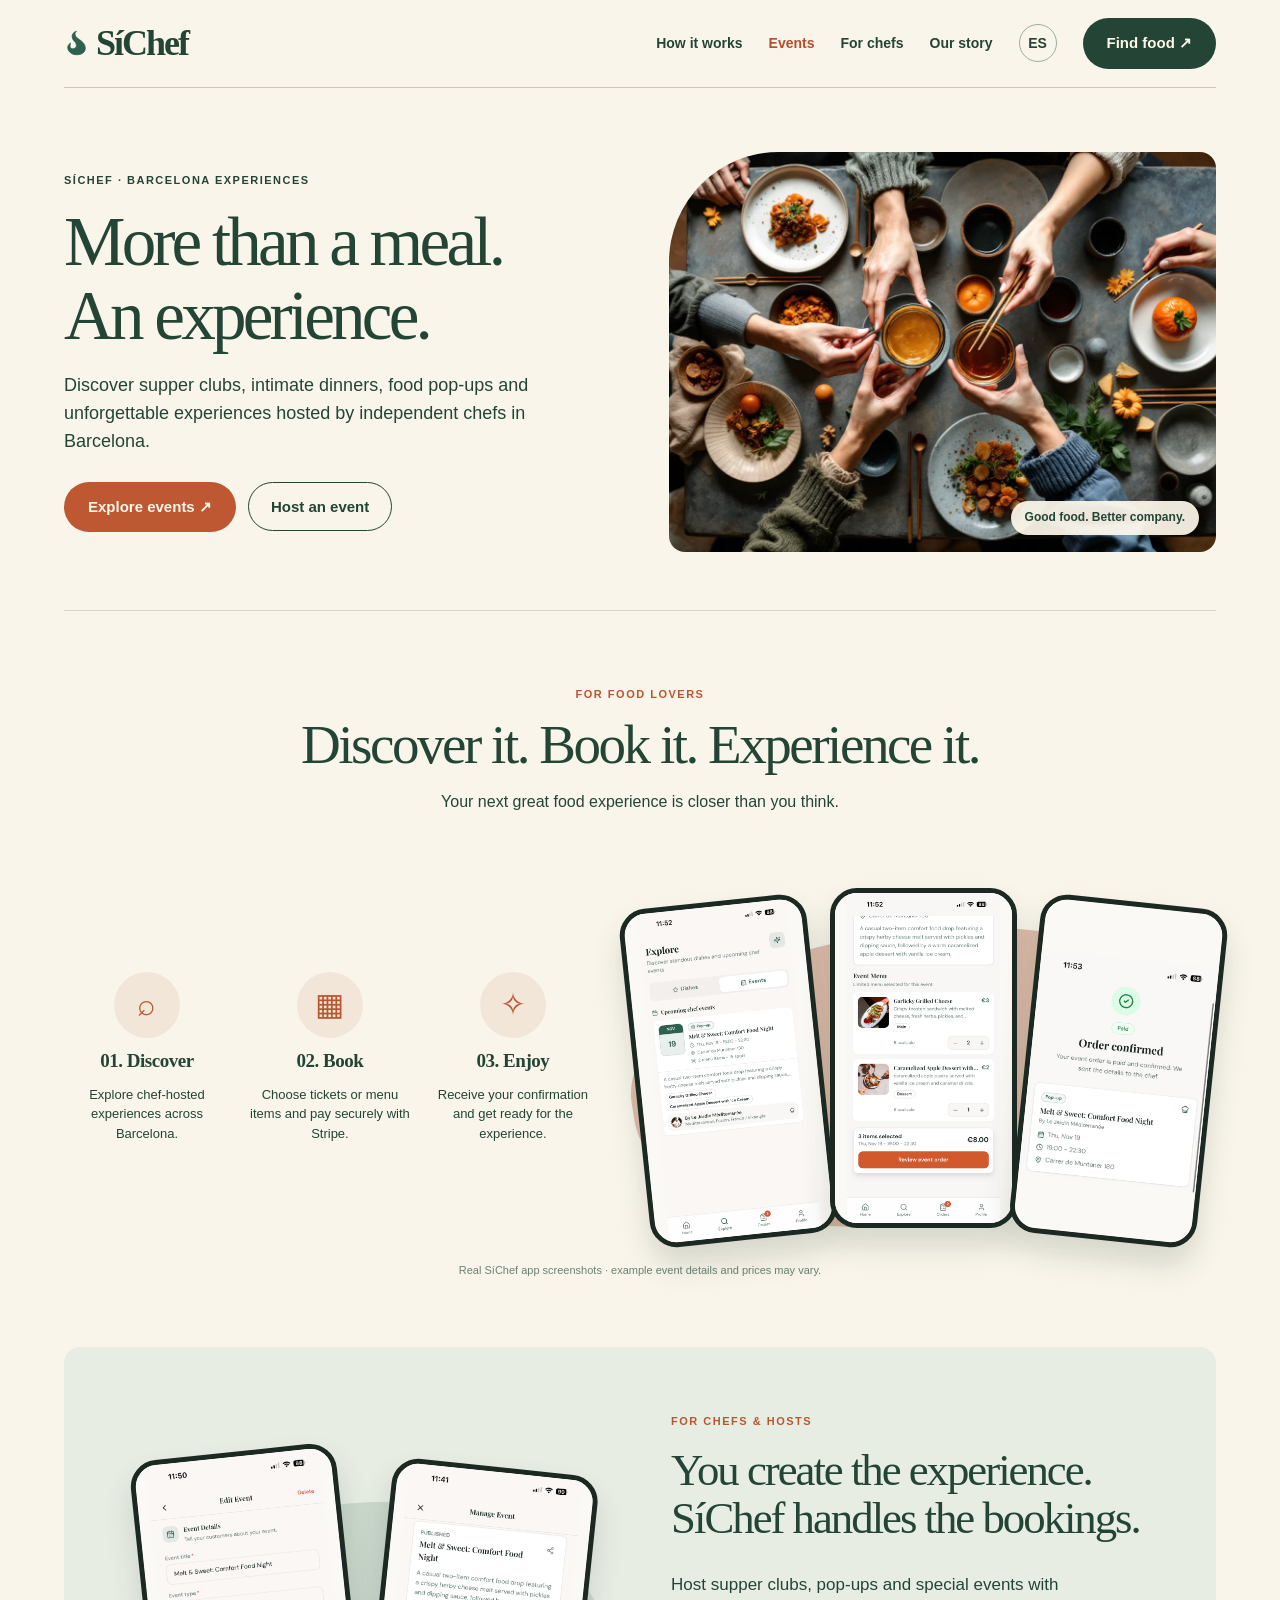
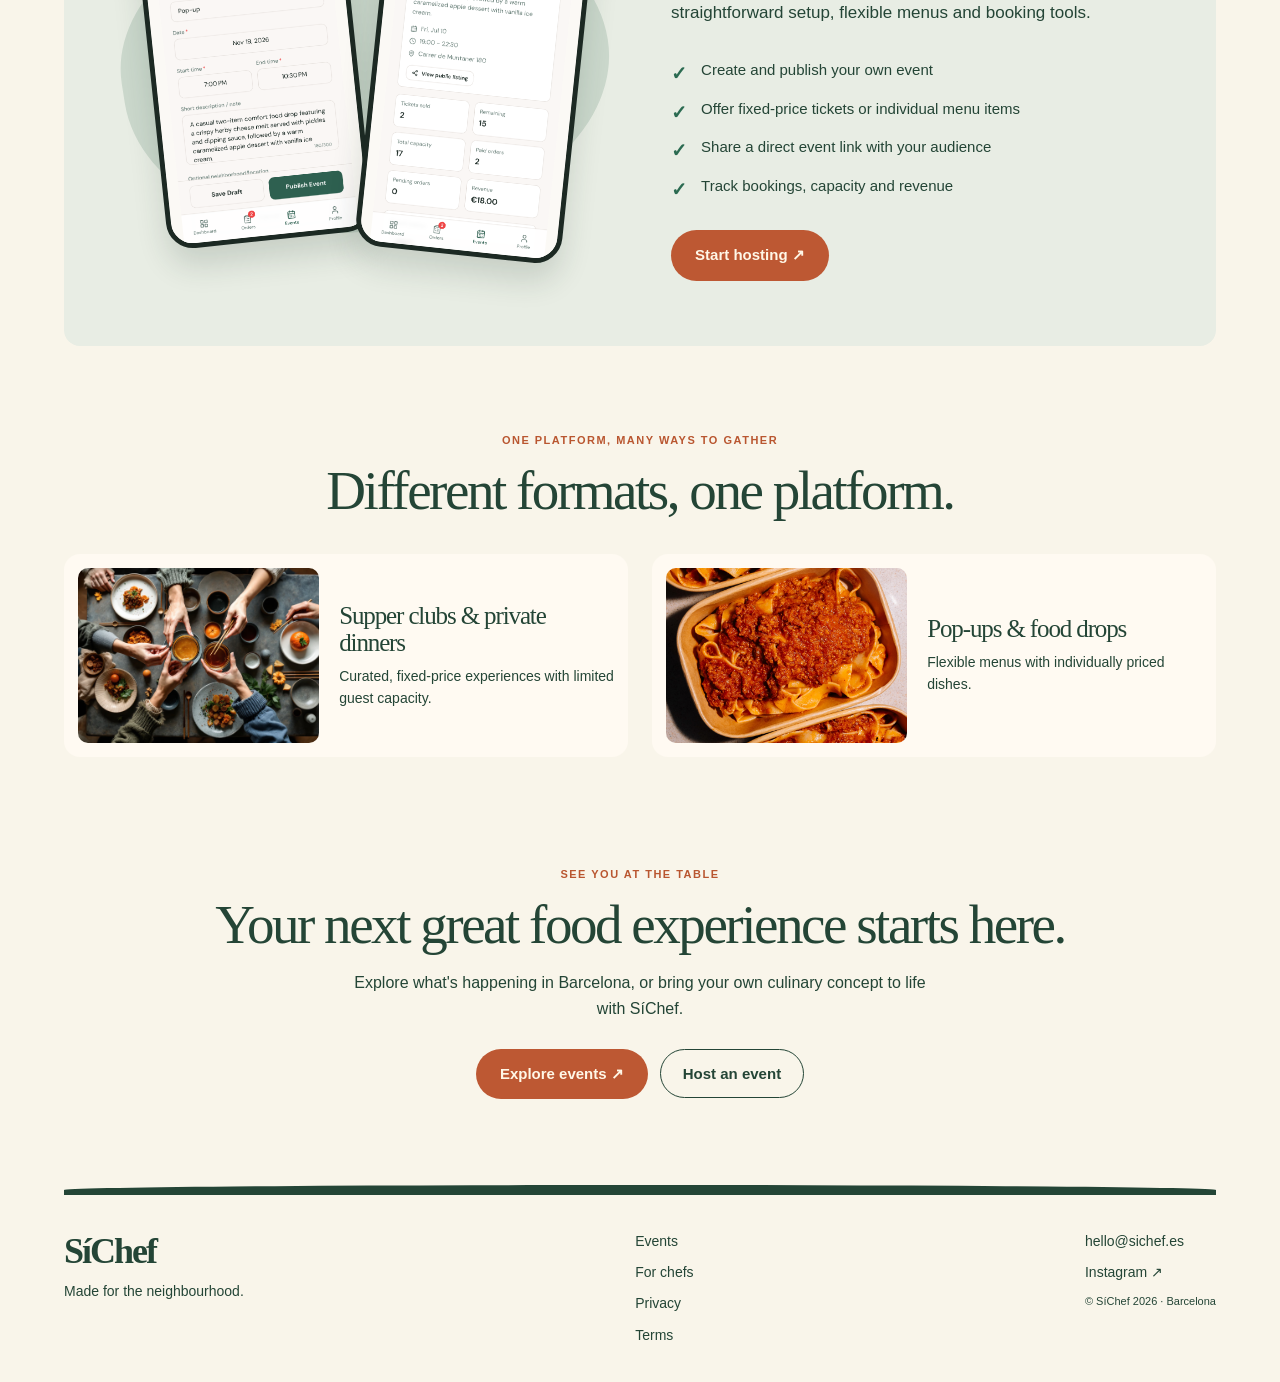
==== commit 29a7b974: "Replace Events demo screens with actual app screenshots and diversify food photography" ====
--- a/events/index.html
+++ b/events/index.html
@@ -9,7 +9,7 @@
 <meta property="og:image" content="https://sichef.es/dining.avif"><meta name="twitter:card" content="summary_large_image">
 <meta name="twitter:title" content="Food Events, Supper Clubs & Pop-Ups in Barcelona | SíChef"><meta name="twitter:description" content="Discover supper clubs and chef-led experiences in Barcelona."><meta name="twitter:image" content="https://sichef.es/dining.avif">
 <script type="application/ld+json">{"@context":"https://schema.org","@type":"WebPage","@id":"https://sichef.es/events/#webpage","url":"https://sichef.es/events/","name":"Food Events, Supper Clubs & Pop-Ups in Barcelona | SíChef","description":"Discover chef-led dinners, supper clubs and pop-ups in Barcelona, or host your own event with SíChef.","isPartOf":{"@id":"https://sichef.es/#website"},"about":{"@id":"https://sichef.es/#organization"},"inLanguage":"en"}</script>
-<link rel="icon" href="/flame.svg"><link rel="stylesheet" href="/style.css?v=20261105-events"><script defer src="/app.js"></script>
+<link rel="icon" href="/flame.svg"><link rel="stylesheet" href="/style.css?v=20261105-events-real-screens"><script defer src="/app.js"></script>
 </head><body class="events-page">
 <a class="skip" href="#main" data-es="Ir al contenido">Skip to content</a>
 <header><a class="brand" href="/"><img src="/flame.svg" alt="">SíChef</a><button class="menu-toggle" aria-expanded="false" aria-controls="nav">☰ <span data-es="Menú">Menu</span></button>
@@ -20,12 +20,10 @@
 <div class="events-hero-image"><img src="/dining.avif" alt="Food shared around a welcoming table" width="1000" height="800"><span data-es="Buenas experiencias. Mejor compañía.">Good food. Better company.</span></div></section>
 <section class="events-guests" id="for-guests"><div class="events-section-head"><div class="kicker rust" data-es="PARA AMANTES DE LA GASTRONOMÍA">FOR FOOD LOVERS</div><h2 data-es="Descubre. Reserva. Disfruta.">Discover it. Book it. Experience it.</h2><p data-es="Tu próxima experiencia favorita está más cerca de lo que crees.">Your next great food experience is closer than you think.</p></div>
 <div class="events-guests-grid"><div class="events-steps"><article><span class="step-icon" aria-hidden="true">⌕</span><h3 data-es="01. Descubre">01. Discover</h3><p data-es="Encuentra eventos organizados por chefs locales en Barcelona.">Explore chef-hosted experiences across Barcelona.</p></article><article><span class="step-icon" aria-hidden="true">▦</span><h3 data-es="02. Reserva">02. Book</h3><p data-es="Elige tu entrada o platos y completa el pago con Stripe.">Choose tickets or menu items and pay securely with Stripe.</p></article><article><span class="step-icon" aria-hidden="true">✧</span><h3 data-es="03. Disfruta">03. Enjoy</h3><p data-es="Recibe tu confirmación y prepárate para disfrutar.">Receive your confirmation and get ready for the experience.</p></article></div>
-<div class="events-phones trio" aria-label="Illustrative preview of the SíChef event discovery and booking flow"><div class="event-phone first"><div class="phone-status">11:52 <span>●● ▰</span></div><div class="phone-content"><div class="mock-title">Explore</div><div class="mock-muted">Discover upcoming chef events</div><div class="mock-switch">Dishes <b>Events</b></div><div class="mock-subheading">Upcoming chef events</div><div class="mock-event-card"><span class="mock-date">NOV<br><strong>19</strong></span><div><small>Pop-up</small><strong>Melt &amp; Sweet</strong><p>Thu, Nov 19 · 19:00</p><p>15 spots available</p></div></div><div class="mock-bottom">⌂　⌕　▤　♙</div></div></div>
-<div class="event-phone middle"><div class="phone-status">11:52 <span>●● ▰</span></div><div class="phone-content"><span class="mock-back">← Back</span><div class="mock-title small">Melt &amp; Sweet:<br>Comfort Food Night</div><p class="mock-muted">Thu, Nov 19 · 19:00–22:30</p><p class="mock-muted">Carrer de Muntaner 180</p><div class="mock-subheading">Event Menu</div><div class="mock-menu-item"><img src="/assets/clean-plate-club/birria-1.jpg" alt=""><div><strong>Chef's special</strong><small>Choose your dishes</small></div></div><div class="mock-menu-item"><img src="/assets/clean-plate-club/cake.jpg" alt=""><div><strong>Dessert</strong><small>Limited servings</small></div></div><div class="mock-order" data-es="Revisar pedido">Review order</div></div></div>
-<div class="event-phone last"><div class="phone-status">11:53 <span>●● ▰</span></div><div class="phone-content confirm"><div class="mock-check">✓</div><small>Paid</small><div class="mock-title small">Order confirmed</div><p class="mock-muted">Your event order is paid and confirmed.</p><div class="mock-confirm-card"><strong>Melt &amp; Sweet</strong><p>Thu, Nov 19</p><p>19:00 – 22:30</p><p>Barcelona</p></div></div></div></div></div><p class="events-image-caption" data-es="Vista ilustrativa del recorrido en la app; consulta los eventos disponibles y sus precios en SíChef.">Illustrative app-flow previews; check SíChef for actual event availability and prices.</p></section>
-<section class="events-hosts" id="for-hosts"><div class="events-hosts-visual"><div class="events-phones duo" aria-label="Illustrative preview of event editing and management"><div class="event-phone"><div class="phone-status">11:50 <span>●● ▰</span></div><div class="phone-content"><div class="mock-title small">Edit Event</div><div class="mock-subheading">Event details</div><label>Event title</label><div class="mock-input">Melt &amp; Sweet: Comfort Food Night</div><label>Event type</label><div class="mock-input">Pop-up</div><label>Date</label><div class="mock-input">Nov 19, 2026</div><label>Ticket type</label><div class="mock-input">Fixed-price / Menu items</div><div class="mock-order">Publish event</div></div></div><div class="event-phone"><div class="phone-status">11:50 <span>●● ▰</span></div><div class="phone-content"><div class="mock-title small">Manage Event</div><div class="mock-tag">PUBLISHED</div><div class="mock-subheading">Melt &amp; Sweet</div><p class="mock-muted">View public listing · Share link</p><div class="mock-metrics"><div>Tickets sold<strong>2</strong></div><div>Remaining<strong>15</strong></div><div>Capacity<strong>17</strong></div><div>Revenue<strong>€18</strong></div></div><div class="mock-order">Share event</div></div></div></div></div>
+<div class="events-phones trio real-screens" aria-label="Actual SíChef app screenshots showing event discovery, menu ordering and payment confirmation"><div class="event-phone real-shot"><img loading="lazy" src="/assets/app/event-customer-discover.png.png" alt="SíChef customer app showing a Barcelona chef event listing"></div><div class="event-phone real-shot"><img loading="lazy" src="/assets/app/event-customer-book.png.png" alt="SíChef event menu showing dishes, quantities and review order button"></div><div class="event-phone real-shot"><img loading="lazy" src="/assets/app/event-customer-confirmed.jpeg.jpg" alt="SíChef event order paid and confirmed screen"></div></div></div><p class="events-image-caption" data-es="Capturas reales de la app SíChef · la disponibilidad y los precios pueden variar.">Real SíChef app screenshots · example event details and prices may vary.</p></section>
+<section class="events-hosts" id="for-hosts"><div class="events-hosts-visual"><div class="events-phones duo real-screens" aria-label="Actual SíChef chef app screenshots showing event setup and booking management"><div class="event-phone real-shot"><img loading="lazy" src="/assets/app/event-chef-create.png.png" alt="SíChef chef app screen for entering event details and publishing an event"></div><div class="event-phone real-shot"><img loading="lazy" src="/assets/app/event-chef-manage.png.png" alt="SíChef chef app published event with tickets sold, capacity and revenue metrics"></div></div></div>
 <div class="events-hosts-copy"><div class="kicker rust" data-es="PARA CHEFS Y ANFITRIONES">FOR CHEFS &amp; HOSTS</div><h2 data-es="Tú creas la experiencia.<br>SíChef te ayuda con las reservas.">You create the experience.<br>SíChef handles the bookings.</h2><p data-es="Organiza cenas privadas, supper clubs y pop-ups con herramientas sencillas para crear eventos, gestionar reservas y hacer seguimiento de ventas.">Host supper clubs, pop-ups and special events with straightforward setup, flexible menus and booking tools.</p><ul class="events-checks"><li data-es="Crea y publica tu propio evento">Create and publish your own event</li><li data-es="Ofrece entradas de precio fijo o platos individuales">Offer fixed-price tickets or individual menu items</li><li data-es="Comparte un enlace directo con tu comunidad">Share a direct event link with your audience</li><li data-es="Consulta reservas, capacidad e ingresos">Track bookings, capacity and revenue</li></ul><a class="pill terracotta" href="https://airtable.com/appvFcIDVXA65yD8g/pagUXOrlQ4CPX2DeT/form" data-es="Quiero organizar un evento ↗">Start hosting ↗</a></div></section>
-<section class="events-formats"><div class="kicker rust" data-es="UNA PLATAFORMA, MUCHAS FORMAS DE REUNIRSE">ONE PLATFORM, MANY WAYS TO GATHER</div><h2 data-es="Distintos formatos. Una misma plataforma.">Different formats, one platform.</h2><div class="events-formats-grid"><article><img loading="lazy" src="/dining.avif" alt="Food shared at a dining table"><div><h3 data-es="Supper clubs y cenas privadas">Supper clubs &amp; private dinners</h3><p data-es="Experiencias de precio fijo con un número limitado de invitados.">Curated, fixed-price experiences with limited guest capacity.</p></div></article><article><img loading="lazy" src="/assets/clean-plate-club/birria-1.jpg" alt="Food made by an independent chef"><div><h3 data-es="Pop-ups y eventos gastronómicos">Pop-ups &amp; food drops</h3><p data-es="Menús flexibles con platos que los invitados pueden elegir individualmente.">Flexible menus with individually priced dishes.</p></div></article></div></section>
+<section class="events-formats"><div class="kicker rust" data-es="UNA PLATAFORMA, MUCHAS FORMAS DE REUNIRSE">ONE PLATFORM, MANY WAYS TO GATHER</div><h2 data-es="Distintos formatos. Una misma plataforma.">Different formats, one platform.</h2><div class="events-formats-grid"><article><img loading="lazy" src="/dining.avif" alt="Food shared at a dining table"><div><h3 data-es="Supper clubs y cenas privadas">Supper clubs &amp; private dinners</h3><p data-es="Experiencias de precio fijo con un número limitado de invitados.">Curated, fixed-price experiences with limited guest capacity.</p></div></article><article><img loading="lazy" src="/assets/clean-plate-club/ragu-1.jpg" alt="Homemade ragù pasta prepared by a local chef"><div><h3 data-es="Pop-ups y eventos gastronómicos">Pop-ups &amp; food drops</h3><p data-es="Menús flexibles con platos que los invitados pueden elegir individualmente.">Flexible menus with individually priced dishes.</p></div></article></div></section>
 <section class="events-last"><div class="kicker rust" data-es="NOS VEMOS EN LA MESA">SEE YOU AT THE TABLE</div><h2 data-es="Tu próxima gran experiencia gastronómica empieza aquí.">Your next great food experience starts here.</h2><p data-es="Descubre lo que se está cocinando en Barcelona o da vida a tu propia experiencia gastronómica con SíChef.">Explore what's happening in Barcelona, or bring your own culinary concept to life with SíChef.</p><div class="events-actions"><a class="pill terracotta" href="https://s-chef-customer-flow.vercel.app/" data-es="Explorar eventos ↗">Explore events ↗</a><a class="outline-pill" href="https://airtable.com/appvFcIDVXA65yD8g/pagUXOrlQ4CPX2DeT/form" data-es="Organizar un evento">Host an event</a></div></section>
 </main><footer><div><a class="brand" href="/">SíChef</a><p data-es="Hecho para el barrio.">Made for the neighbourhood.</p></div><div><a data-es="Eventos" href="/events/">Events</a><a data-es="Para chefs" href="/for-chefs/">For chefs</a><a data-es="Privacidad" href="/privacy/">Privacy</a><a data-es="Condiciones" href="/terms/">Terms</a></div><div><a href="mailto:hello@sichef.es">hello@sichef.es</a><a href="https://www.instagram.com/sichef.bcn/">Instagram ↗</a><small>© SíChef 2026 · Barcelona</small></div></footer>
 </body></html>
--- a/style.css
+++ b/style.css
@@ -39,3 +39,14 @@
 .demo-revenue strong{font-size:37px;letter-spacing:-1px;font-family:Georgia,serif}
 .demo-revenue small{font-size:11px;color:#617669;line-height:1.4}
 @media(max-width:540px){.chef-connect-demo .demo-revenue{width:85%;padding:12px}.demo-revenue strong{font-size:28px}}
+
+
+/* Events landing page — matches SíChef's original typography and palette. */
+.events-page{overflow-x:hidden}.events-page .rust{color:#b95630}.events-hero{display:grid;grid-template-columns:1fr 1fr;align-items:center;gap:5%;padding:64px 0 58px}.events-hero h1{font-size:clamp(47px,5.4vw,78px);letter-spacing:-.055em;line-height:1.06;margin:16px 0 20px}.events-hero p{font-size:18px;line-height:1.55}.events-hero-image{position:relative;min-width:0}.events-hero-image img{width:100%;height:400px;object-fit:cover;border-radius:110px 16px 16px 16px;display:block}.events-hero-image span{position:absolute;bottom:17px;right:17px;background:#fff9edeb;border-radius:20px;padding:7px 14px;font-size:12px;font-weight:700}.events-actions{display:flex;flex-wrap:wrap;align-items:center;gap:12px;margin-top:26px}.pill.terracotta{background:#bd5833}.pill.terracotta:hover{background:#9e4226}.outline-pill{display:inline-flex;align-items:center;justify-content:center;border:1.5px solid #244536;border-radius:40px;padding:11px 22px;font-size:15px;font-weight:700;min-height:49px;transition:background .2s}.outline-pill:hover{background:#e8e6d7;text-decoration:none}.events-section-head{text-align:center}.events-section-head h2,.events-formats>h2,.events-last h2{margin:12px auto 15px}.events-section-head p{margin:0 auto}.events-guests{border-top:1px solid #d9d8c9;padding:74px 0 65px}.events-guests-grid{display:grid;grid-template-columns:1fr 1.1fr;gap:35px;align-items:center;margin-top:42px}.events-steps{display:grid;grid-template-columns:repeat(3,1fr);gap:17px;text-align:center}.events-steps h3{font:700 19px/1.2 Georgia,serif;letter-spacing:-.025em;margin:12px 0}.events-steps p{font-size:13px;line-height:1.5;margin:0}.step-icon{display:grid;place-items:center;width:66px;height:66px;margin:auto;border-radius:50%;background:#f2e6d9;color:#b95630;font-size:31px}.events-phones{display:flex;justify-content:center;align-items:center;gap:9px;position:relative;isolation:isolate;padding:30px 8px}.events-phones:before{content:"";position:absolute;inset:18% 0 9%;background:#dfbdab;border-radius:45% 55% 48% 52%;z-index:-1;transform:rotate(-9deg)}.event-phone{width:33%;height:340px;max-width:190px;border:5px solid #1c2923;border-radius:27px;background:#fbf9f5;box-shadow:0 18px 30px #1e382d29;overflow:hidden;flex-shrink:0;color:#203c2e;font-family:Arial,sans-serif;line-height:1.35}.events-phones.trio .event-phone:first-child{transform:rotate(-6deg) translateY(13px)}.events-phones.trio .event-phone:last-child{transform:rotate(6deg) translateY(13px)}.phone-status{display:flex;justify-content:space-between;font-size:8px;padding:12px 11px 8px;font-weight:700;color:#1c2923}.phone-content{padding:10px 10px 12px}.mock-title{font-family:Georgia,serif;font-size:22px;font-weight:700;line-height:1.08;margin:8px 0}.mock-title.small{font-size:17px}.mock-muted{font-size:9px;color:#6e887e;line-height:1.5;margin:8px 0}.mock-switch{background:#ebece8;font-size:9px;padding:6px;border-radius:12px;display:flex;gap:6px;margin:15px 0}.mock-switch b{background:white;flex:1;text-align:center;padding:4px;border-radius:9px;color:#2d654f}.mock-subheading{font-family:Georgia,serif;font-size:13px;font-weight:700;margin:15px 0 8px}.mock-event-card,.mock-confirm-card{padding:9px;border:1px solid #e2e4df;border-radius:12px;display:flex;gap:8px;font-size:9px}.mock-event-card strong{display:block;font:700 12px Georgia,serif;margin:4px 0}.mock-event-card small,.mock-tag{font-size:9px;color:#28614e}.mock-event-card p{margin:5px 0;color:#789088;font-size:8px}.mock-date{background:#e0ece7;border-radius:8px;color:#2e614e;padding:5px;text-align:center;line-height:1.4}.mock-date strong{font-size:20px}.mock-bottom{margin:110px 0 0;text-align:center;color:#709084;font-size:19px}.mock-back{font-size:9px;color:#789088}.mock-menu-item{display:flex;gap:6px;align-items:center;background:white;border-radius:9px;padding:6px;margin:8px 0;box-shadow:0 2px 4px #00000009}.mock-menu-item img{width:43px;height:43px;object-fit:cover;border-radius:7px}.mock-menu-item strong,.mock-menu-item small{display:block;font-size:9px}.mock-menu-item small{color:#83958c}.mock-order{background:#c7663e;color:#fff;text-align:center;padding:9px;border-radius:9px;font-size:10px;font-weight:700;margin-top:11px}.mock-check{width:52px;height:52px;border-radius:50%;background:#ddf6e3;color:#22864a;display:grid;place-items:center;font-size:25px;margin:25px auto 12px}.phone-content.confirm{text-align:center}.phone-content.confirm small{color:#22864a;font-weight:700}.mock-confirm-card{display:block;text-align:left;margin-top:20px}.mock-confirm-card p{font-size:9px;color:#7c9388;margin:8px 0}.events-image-caption{text-align:center;font-size:11px;color:#6b8175;max-width:none;margin:3px 0}.events-hosts{background:#e8ede4;border-radius:16px;display:grid;grid-template-columns:1fr 1fr;gap:6%;align-items:center;padding:65px 5%}.events-hosts h2{font-size:clamp(32px,3.5vw,48px)}.events-hosts p{font-size:17px}.events-hosts .events-phones:before{background:#cbd8cc}.events-phones.duo{gap:19px}.events-phones.duo .event-phone{width:44%;max-width:220px;height:390px}.events-phones.duo .event-phone:first-child{transform:rotate(-6deg)}.events-phones.duo .event-phone:last-child{transform:rotate(6deg) translateY(15px)}.event-phone label{font-size:8px;color:#779286;display:block;margin-top:10px}.mock-input{font-size:8px;padding:10px 7px;border:1px solid #e6e4dd;border-radius:7px;margin:4px 0}.mock-tag{font-weight:700;margin-top:17px}.mock-metrics{display:grid;grid-template-columns:1fr 1fr;gap:7px;margin-top:15px}.mock-metrics div{background:white;border:1px solid #e2e4df;border-radius:9px;padding:10px 5px;font-size:9px;color:#748c80}.mock-metrics strong{display:block;font-size:19px;color:#203c2e;margin-top:4px}.events-checks{list-style:none;margin:24px 0;padding:0}.events-checks li{font-size:15px;padding:7px 0 7px 30px;position:relative}.events-checks li:before{content:"✓";position:absolute;left:0;color:#2b6b51;font-size:19px;font-weight:700}.events-formats{text-align:center;padding:85px 0 70px}.events-formats-grid{display:grid;grid-template-columns:repeat(2,1fr);gap:24px;text-align:left;margin-top:34px}.events-formats-grid article{display:grid;grid-template-columns:45% 1fr;gap:20px;align-items:center;background:#fffaf2;border-radius:16px;overflow:hidden;padding:14px}.events-formats-grid img{width:100%;height:175px;object-fit:cover;border-radius:10px}.events-formats-grid h3{font-size:25px;margin:0 0 10px}.events-formats-grid p{font-size:14px;margin:0;line-height:1.55}.events-last{text-align:center;padding:38px 0 95px}.events-last p{margin:auto}.events-last .events-actions{justify-content:center}.events-page footer{position:relative}.events-page footer:before{content:"";height:10px;background:#244536;position:absolute;top:-10px;width:100%;border-radius:50% 50% 0 0}
+@media(max-width:980px){.events-guests-grid{grid-template-columns:1fr}.events-steps{max-width:650px;margin:auto}.events-hosts{grid-template-columns:1fr;gap:20px}.events-hosts-visual{order:2}.events-phones.trio .event-phone{height:390px;max-width:200px}.events-formats-grid article{grid-template-columns:1fr}.events-formats-grid img{height:210px}}
+@media(max-width:700px){.events-hero{grid-template-columns:1fr;gap:25px;padding-top:42px}.events-hero h1{font-size:clamp(44px,11vw,65px)}.events-hero-image img{height:295px;border-top-left-radius:70px}.events-guests{padding-top:55px}.events-section-head h2{font-size:35px}.events-steps{gap:10px}.events-steps h3{font-size:16px}.events-steps p{font-size:12px}.step-icon{width:52px;height:52px;font-size:25px}.events-phones{padding:30px 0}.events-phones.trio .event-phone{height:310px}.events-phones.duo .event-phone{height:370px}.events-hosts{padding:45px 18px}.events-formats-grid{grid-template-columns:1fr}.events-formats-grid article{grid-template-columns:44% 1fr;gap:12px}.events-formats-grid img{height:150px}.events-formats-grid h3{font-size:22px}.events-last{padding:35px 0 70px}}
+@media(max-width:420px){.events-hero p{font-size:16px}.events-actions{gap:9px}.events-actions .pill,.events-actions .outline-pill{font-size:13px;padding:11px 15px}.event-phone{border-width:4px;border-radius:20px}.events-phones.trio{gap:5px}.events-phones.trio .event-phone{height:285px}.event-phone .phone-content{padding:8px 6px}.event-phone .mock-title{font-size:18px}.event-phone .mock-title.small{font-size:14px}.mock-bottom{margin-top:70px}.events-phones.duo .event-phone{height:360px}.events-formats-grid article{grid-template-columns:1fr}.events-formats-grid img{height:190px}}
+
+/* Events: display authentic app screens, not approximated interface artwork. */
+.events-page .events-phones .event-phone.real-shot{position:relative;display:block;background:#fbf9f5;padding:0;line-height:0;overflow:hidden}
+.events-page .events-phones .event-phone.real-shot img{display:block;width:100%;height:100%;object-fit:contain;object-position:center;background:#fbf9f5;border:0;border-radius:0}
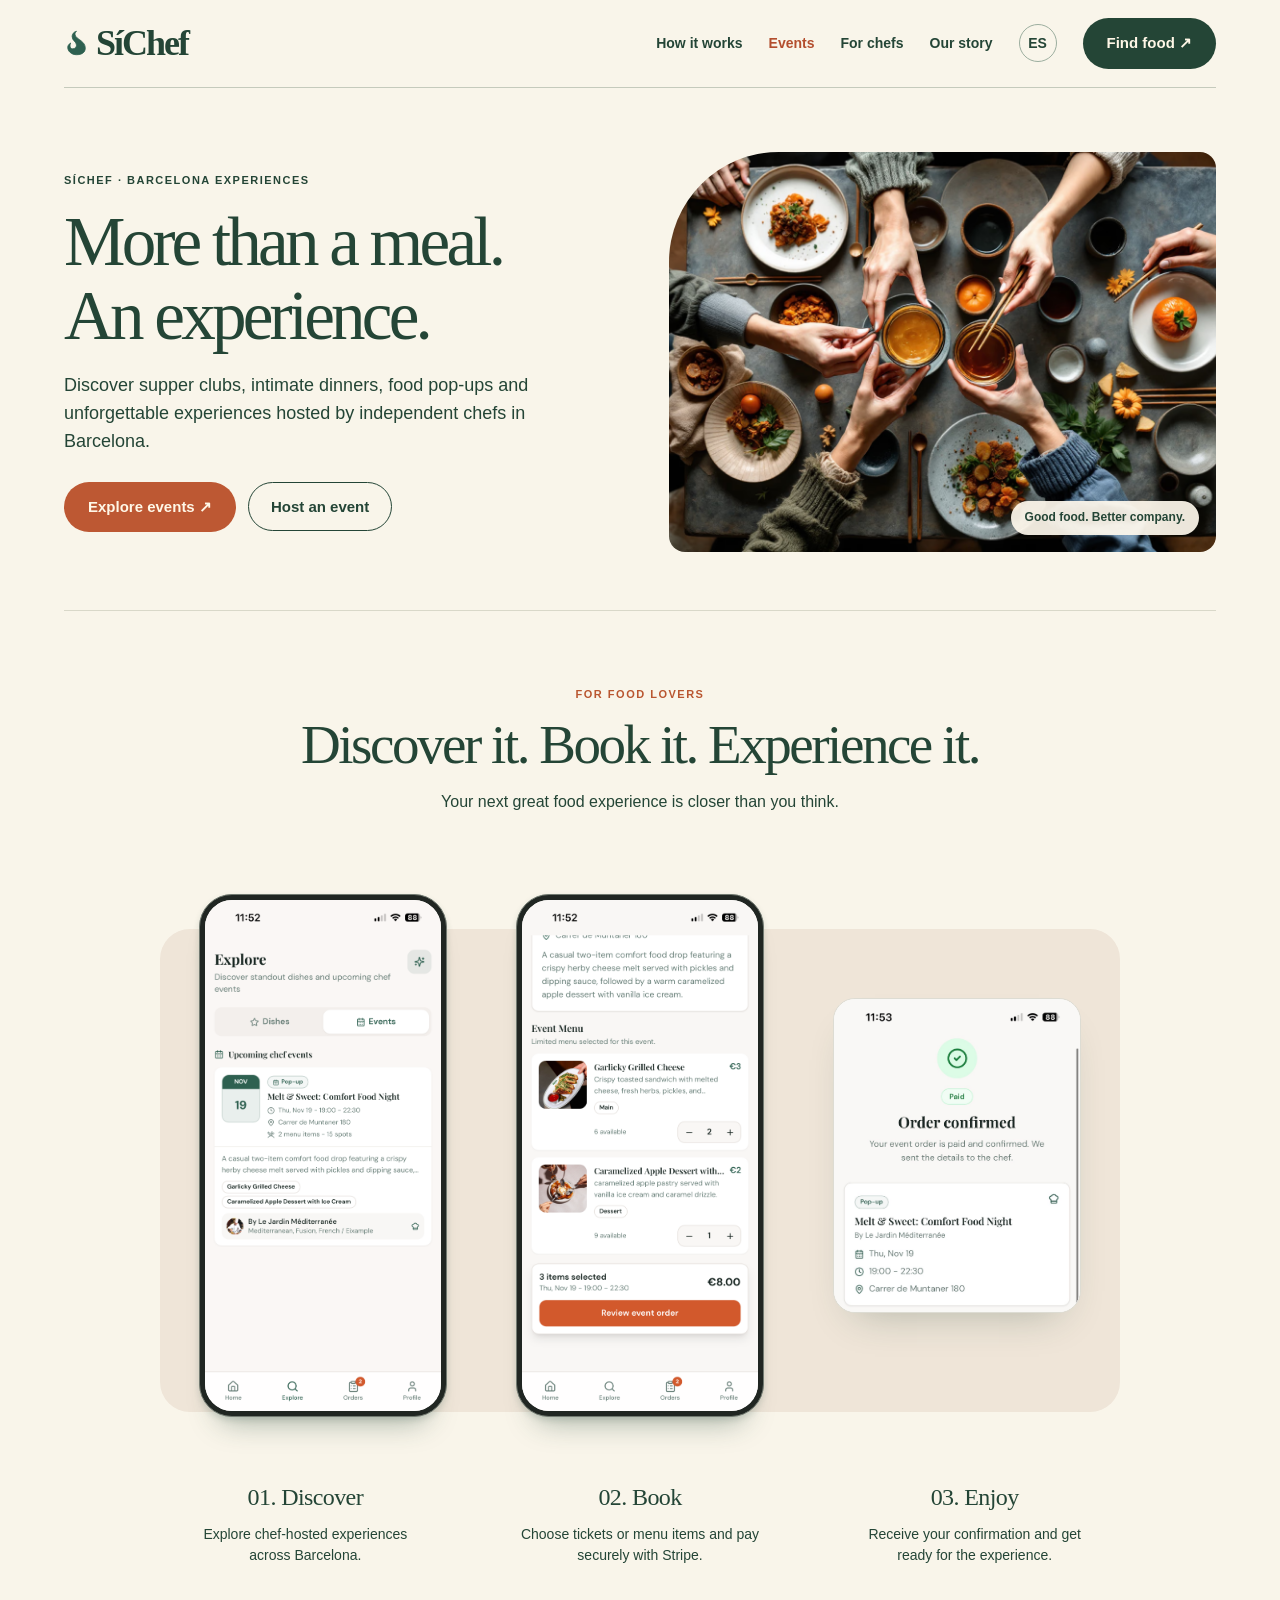
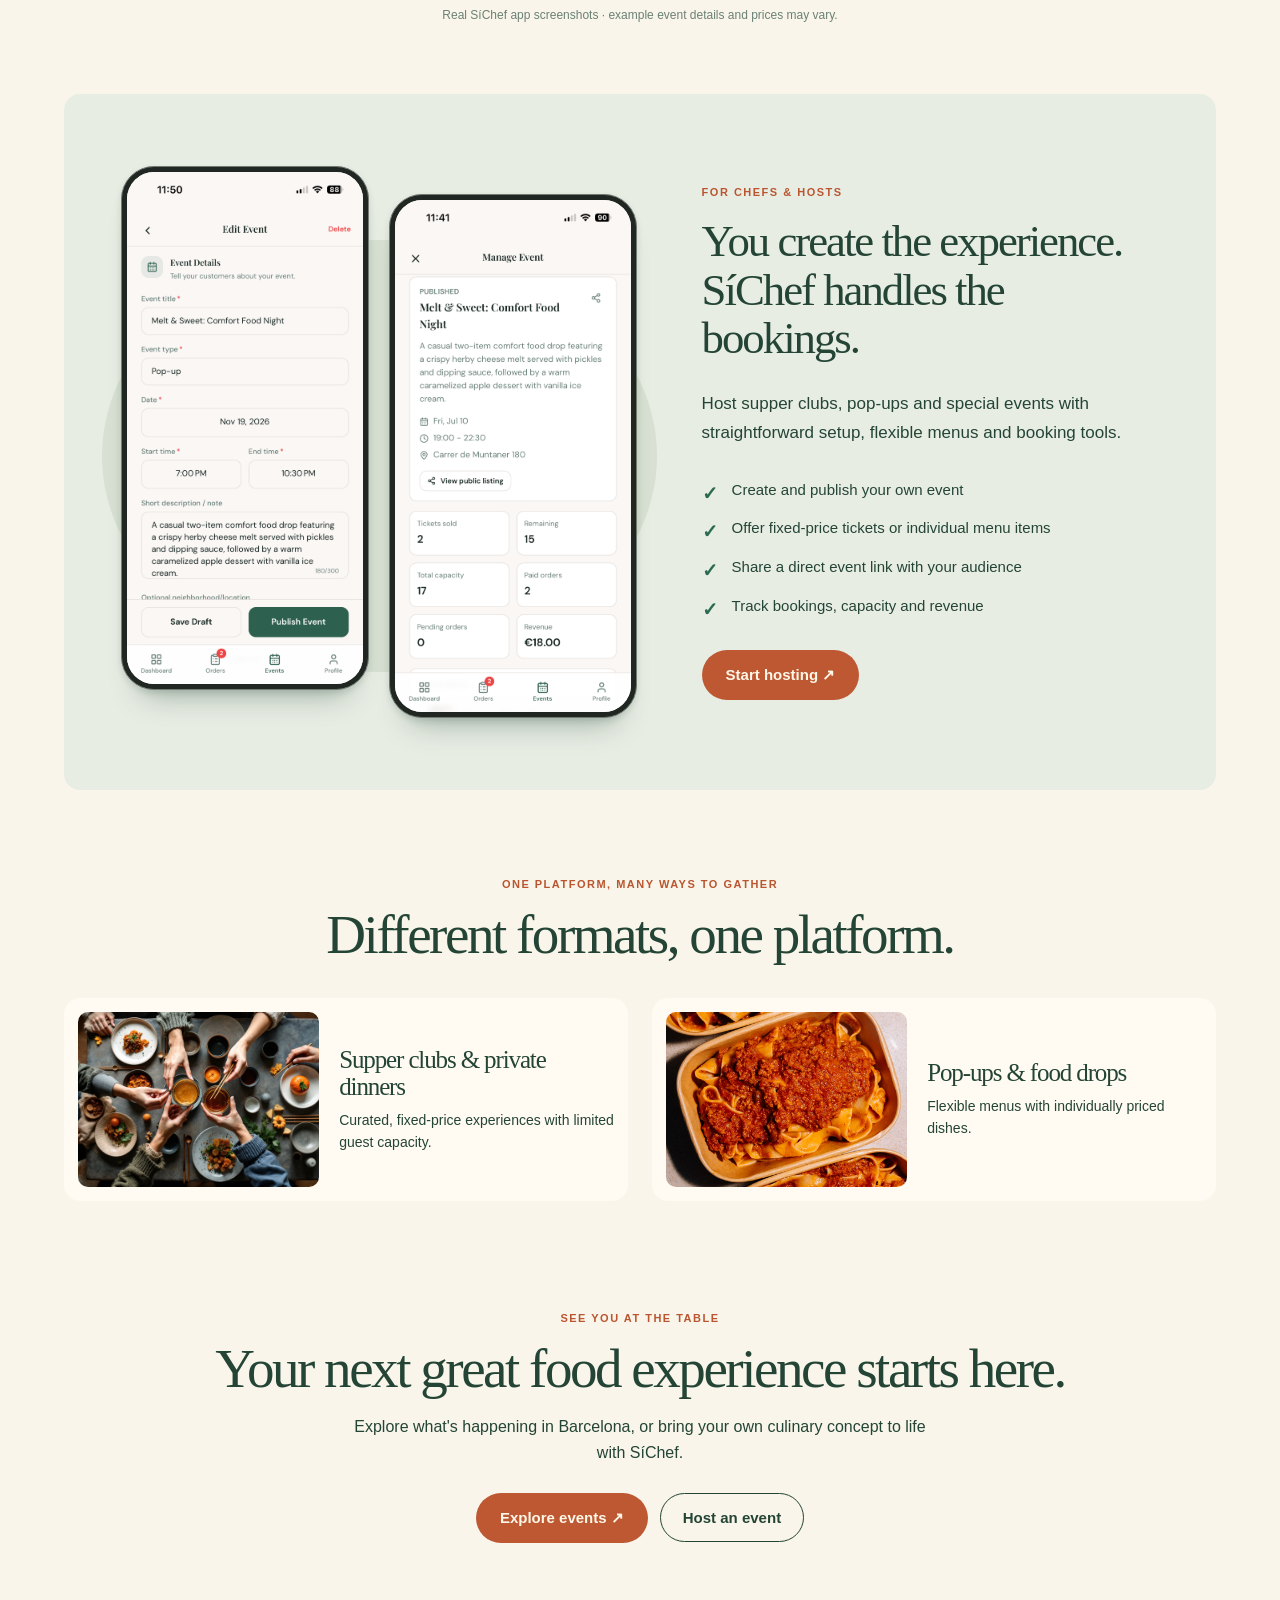
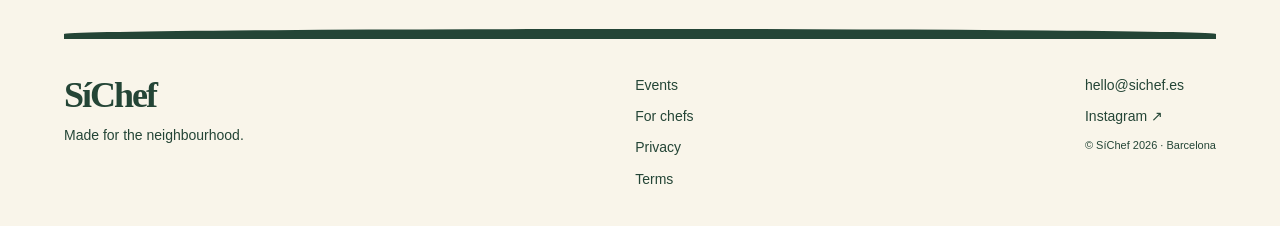
==== commit 0ed37578: "Polish Events walkthroughs with proportionate device frames and spacious layouts" ====
--- a/events/index.html
+++ b/events/index.html
@@ -9,7 +9,7 @@
 <meta property="og:image" content="https://sichef.es/dining.avif"><meta name="twitter:card" content="summary_large_image">
 <meta name="twitter:title" content="Food Events, Supper Clubs & Pop-Ups in Barcelona | SíChef"><meta name="twitter:description" content="Discover supper clubs and chef-led experiences in Barcelona."><meta name="twitter:image" content="https://sichef.es/dining.avif">
 <script type="application/ld+json">{"@context":"https://schema.org","@type":"WebPage","@id":"https://sichef.es/events/#webpage","url":"https://sichef.es/events/","name":"Food Events, Supper Clubs & Pop-Ups in Barcelona | SíChef","description":"Discover chef-led dinners, supper clubs and pop-ups in Barcelona, or host your own event with SíChef.","isPartOf":{"@id":"https://sichef.es/#website"},"about":{"@id":"https://sichef.es/#organization"},"inLanguage":"en"}</script>
-<link rel="icon" href="/flame.svg"><link rel="stylesheet" href="/style.css?v=20261105-events-real-screens"><script defer src="/app.js"></script>
+<link rel="icon" href="/flame.svg"><link rel="stylesheet" href="/style.css?v=20261105-events-polished"><script defer src="/app.js"></script>
 </head><body class="events-page">
 <a class="skip" href="#main" data-es="Ir al contenido">Skip to content</a>
 <header><a class="brand" href="/"><img src="/flame.svg" alt="">SíChef</a><button class="menu-toggle" aria-expanded="false" aria-controls="nav">☰ <span data-es="Menú">Menu</span></button>
@@ -20,7 +20,7 @@
 <div class="events-hero-image"><img src="/dining.avif" alt="Food shared around a welcoming table" width="1000" height="800"><span data-es="Buenas experiencias. Mejor compañía.">Good food. Better company.</span></div></section>
 <section class="events-guests" id="for-guests"><div class="events-section-head"><div class="kicker rust" data-es="PARA AMANTES DE LA GASTRONOMÍA">FOR FOOD LOVERS</div><h2 data-es="Descubre. Reserva. Disfruta.">Discover it. Book it. Experience it.</h2><p data-es="Tu próxima experiencia favorita está más cerca de lo que crees.">Your next great food experience is closer than you think.</p></div>
 <div class="events-guests-grid"><div class="events-steps"><article><span class="step-icon" aria-hidden="true">⌕</span><h3 data-es="01. Descubre">01. Discover</h3><p data-es="Encuentra eventos organizados por chefs locales en Barcelona.">Explore chef-hosted experiences across Barcelona.</p></article><article><span class="step-icon" aria-hidden="true">▦</span><h3 data-es="02. Reserva">02. Book</h3><p data-es="Elige tu entrada o platos y completa el pago con Stripe.">Choose tickets or menu items and pay securely with Stripe.</p></article><article><span class="step-icon" aria-hidden="true">✧</span><h3 data-es="03. Disfruta">03. Enjoy</h3><p data-es="Recibe tu confirmación y prepárate para disfrutar.">Receive your confirmation and get ready for the experience.</p></article></div>
-<div class="events-phones trio real-screens" aria-label="Actual SíChef app screenshots showing event discovery, menu ordering and payment confirmation"><div class="event-phone real-shot"><img loading="lazy" src="/assets/app/event-customer-discover.png.png" alt="SíChef customer app showing a Barcelona chef event listing"></div><div class="event-phone real-shot"><img loading="lazy" src="/assets/app/event-customer-book.png.png" alt="SíChef event menu showing dishes, quantities and review order button"></div><div class="event-phone real-shot"><img loading="lazy" src="/assets/app/event-customer-confirmed.jpeg.jpg" alt="SíChef event order paid and confirmed screen"></div></div></div><p class="events-image-caption" data-es="Capturas reales de la app SíChef · la disponibilidad y los precios pueden variar.">Real SíChef app screenshots · example event details and prices may vary.</p></section>
+<div class="events-phones trio real-screens" aria-label="SíChef event discovery, booking and confirmation previews"><div class="event-phone real-shot"><img loading="lazy" src="/assets/app/event-customer-discover.png.png" alt="SíChef customer app showing a Barcelona chef event listing"></div><div class="event-phone real-shot"><img loading="lazy" src="/assets/app/event-customer-book.png.png" alt="SíChef event menu showing dishes, quantities and review order button"></div><div class="event-phone real-shot confirmation-shot"><img loading="lazy" src="/assets/app/event-customer-confirmed.jpeg.jpg" alt="SíChef event order paid and confirmed screen"></div></div></div><p class="events-image-caption" data-es="Capturas reales de la app SíChef · la disponibilidad y los precios pueden variar.">Real SíChef app screenshots · example event details and prices may vary.</p></section>
 <section class="events-hosts" id="for-hosts"><div class="events-hosts-visual"><div class="events-phones duo real-screens" aria-label="Actual SíChef chef app screenshots showing event setup and booking management"><div class="event-phone real-shot"><img loading="lazy" src="/assets/app/event-chef-create.png.png" alt="SíChef chef app screen for entering event details and publishing an event"></div><div class="event-phone real-shot"><img loading="lazy" src="/assets/app/event-chef-manage.png.png" alt="SíChef chef app published event with tickets sold, capacity and revenue metrics"></div></div></div>
 <div class="events-hosts-copy"><div class="kicker rust" data-es="PARA CHEFS Y ANFITRIONES">FOR CHEFS &amp; HOSTS</div><h2 data-es="Tú creas la experiencia.<br>SíChef te ayuda con las reservas.">You create the experience.<br>SíChef handles the bookings.</h2><p data-es="Organiza cenas privadas, supper clubs y pop-ups con herramientas sencillas para crear eventos, gestionar reservas y hacer seguimiento de ventas.">Host supper clubs, pop-ups and special events with straightforward setup, flexible menus and booking tools.</p><ul class="events-checks"><li data-es="Crea y publica tu propio evento">Create and publish your own event</li><li data-es="Ofrece entradas de precio fijo o platos individuales">Offer fixed-price tickets or individual menu items</li><li data-es="Comparte un enlace directo con tu comunidad">Share a direct event link with your audience</li><li data-es="Consulta reservas, capacidad e ingresos">Track bookings, capacity and revenue</li></ul><a class="pill terracotta" href="https://airtable.com/appvFcIDVXA65yD8g/pagUXOrlQ4CPX2DeT/form" data-es="Quiero organizar un evento ↗">Start hosting ↗</a></div></section>
 <section class="events-formats"><div class="kicker rust" data-es="UNA PLATAFORMA, MUCHAS FORMAS DE REUNIRSE">ONE PLATFORM, MANY WAYS TO GATHER</div><h2 data-es="Distintos formatos. Una misma plataforma.">Different formats, one platform.</h2><div class="events-formats-grid"><article><img loading="lazy" src="/dining.avif" alt="Food shared at a dining table"><div><h3 data-es="Supper clubs y cenas privadas">Supper clubs &amp; private dinners</h3><p data-es="Experiencias de precio fijo con un número limitado de invitados.">Curated, fixed-price experiences with limited guest capacity.</p></div></article><article><img loading="lazy" src="/assets/clean-plate-club/ragu-1.jpg" alt="Homemade ragù pasta prepared by a local chef"><div><h3 data-es="Pop-ups y eventos gastronómicos">Pop-ups &amp; food drops</h3><p data-es="Menús flexibles con platos que los invitados pueden elegir individualmente.">Flexible menus with individually priced dishes.</p></div></article></div></section>
--- a/style.css
+++ b/style.css
@@ -47,6 +47,48 @@
 @media(max-width:700px){.events-hero{grid-template-columns:1fr;gap:25px;padding-top:42px}.events-hero h1{font-size:clamp(44px,11vw,65px)}.events-hero-image img{height:295px;border-top-left-radius:70px}.events-guests{padding-top:55px}.events-section-head h2{font-size:35px}.events-steps{gap:10px}.events-steps h3{font-size:16px}.events-steps p{font-size:12px}.step-icon{width:52px;height:52px;font-size:25px}.events-phones{padding:30px 0}.events-phones.trio .event-phone{height:310px}.events-phones.duo .event-phone{height:370px}.events-hosts{padding:45px 18px}.events-formats-grid{grid-template-columns:1fr}.events-formats-grid article{grid-template-columns:44% 1fr;gap:12px}.events-formats-grid img{height:150px}.events-formats-grid h3{font-size:22px}.events-last{padding:35px 0 70px}}
 @media(max-width:420px){.events-hero p{font-size:16px}.events-actions{gap:9px}.events-actions .pill,.events-actions .outline-pill{font-size:13px;padding:11px 15px}.event-phone{border-width:4px;border-radius:20px}.events-phones.trio{gap:5px}.events-phones.trio .event-phone{height:285px}.event-phone .phone-content{padding:8px 6px}.event-phone .mock-title{font-size:18px}.event-phone .mock-title.small{font-size:14px}.mock-bottom{margin-top:70px}.events-phones.duo .event-phone{height:360px}.events-formats-grid article{grid-template-columns:1fr}.events-formats-grid img{height:190px}}
 
-/* Events: display authentic app screens, not approximated interface artwork. */
-.events-page .events-phones .event-phone.real-shot{position:relative;display:block;background:#fbf9f5;padding:0;line-height:0;overflow:hidden}
-.events-page .events-phones .event-phone.real-shot img{display:block;width:100%;height:100%;object-fit:contain;object-position:center;background:#fbf9f5;border:0;border-radius:0}
+/* Events product walkthroughs: native screenshot proportions and quiet device framing. */
+.events-page .events-guests-grid{display:flex;flex-direction:column;gap:0;margin-top:42px}
+.events-page .events-steps{width:100%;max-width:960px;gap:44px;order:2;margin:30px auto 22px}
+.events-page .events-steps article{position:relative;padding:0 14px}
+.events-page .step-icon{display:none}
+.events-page .events-steps h3{font-size:24px;font-weight:400;margin:0 0 12px}
+.events-page .events-steps p{font-size:14px;max-width:245px;margin:auto}
+.events-page .events-phones.real-screens{width:100%;padding:36px 24px;gap:38px;align-items:center}
+.events-page .events-phones.real-screens:before{inset:12% 0 7%;border-radius:30px;background:#efe5d8;transform:none}
+.events-page .events-phones.trio{display:grid;grid-template-columns:repeat(3,minmax(0,1fr));max-width:960px;justify-items:center}
+.events-page .events-phones .event-phone.real-shot{position:relative;display:block;width:100%;max-width:248px;height:auto;padding:5px;border:1px solid #727a71;border-radius:33px;background:#202622;line-height:0;overflow:hidden;box-shadow:0 24px 30px -20px #24453666,0 3px 6px #24453624;transform:none}
+.events-page .events-phones .event-phone.real-shot img{display:block;width:100%;height:auto;object-fit:contain;border-radius:27px;background:#f9f7f4}
+.events-page .events-phones .confirmation-shot.real-shot{padding:0;border:1px solid #dddcd3;border-radius:22px;background:#faf8f5;box-shadow:0 20px 40px -22px #24453655}
+.events-page .events-phones .confirmation-shot.real-shot img{border-radius:21px}
+.events-page .events-image-caption{margin-top:18px;font-size:12px}
+.events-page .events-hosts{grid-template-columns:1.15fr 1fr;gap:5%;padding:60px 4%}
+.events-page .events-hosts-visual{min-width:0}
+.events-page .events-phones.duo{gap:20px;padding:26px 0}
+.events-page .events-hosts .events-phones:before{background:#d7e0d2;inset:15% -8px 10%;border-radius:50%}
+.events-page .events-phones.duo .event-phone{width:calc(50% - 10px);max-width:248px}
+.events-page .events-phones.duo .event-phone:first-child{transform:translateY(-14px)}
+.events-page .events-phones.duo .event-phone:last-child{transform:translateY(14px)}
+@media(max-width:980px){
+ .events-page .events-hosts{grid-template-columns:1fr;padding:44px 6%}
+ .events-page .events-hosts-copy{max-width:650px;margin:auto}
+ .events-page .events-hosts-visual{order:2;width:100%;max-width:540px;margin:20px auto 0}
+ .events-page .events-phones.real-screens{gap:24px;padding:28px 20px}
+ .events-page .events-steps{gap:20px}
+}
+@media(max-width:600px){
+ .events-page .events-guests-grid{margin-top:28px}
+ .events-page .events-phones.trio{gap:12px;padding:22px 8px}
+ .events-page .events-phones.real-screens:before{border-radius:20px;inset:10% -8px 5%}
+ .events-page .events-phones .event-phone.real-shot{padding:3px;border-radius:18px}
+ .events-page .events-phones .event-phone.real-shot img{border-radius:14px}
+ .events-page .events-phones .confirmation-shot.real-shot{padding:0;border-radius:12px}
+ .events-page .events-phones .confirmation-shot.real-shot img{border-radius:11px}
+ .events-page .events-steps{gap:12px;margin-top:12px}
+ .events-page .events-steps article{padding:0}
+ .events-page .events-steps h3{font-size:18px;margin-bottom:8px}
+ .events-page .events-steps p{font-size:12px;line-height:1.5}
+ .events-page .events-phones.duo{gap:14px;padding:25px 0}
+ .events-page .events-phones.duo .event-phone{width:calc(50% - 7px);border-radius:24px;padding:4px}
+ .events-page .events-phones.duo .event-phone img{border-radius:19px}
+}
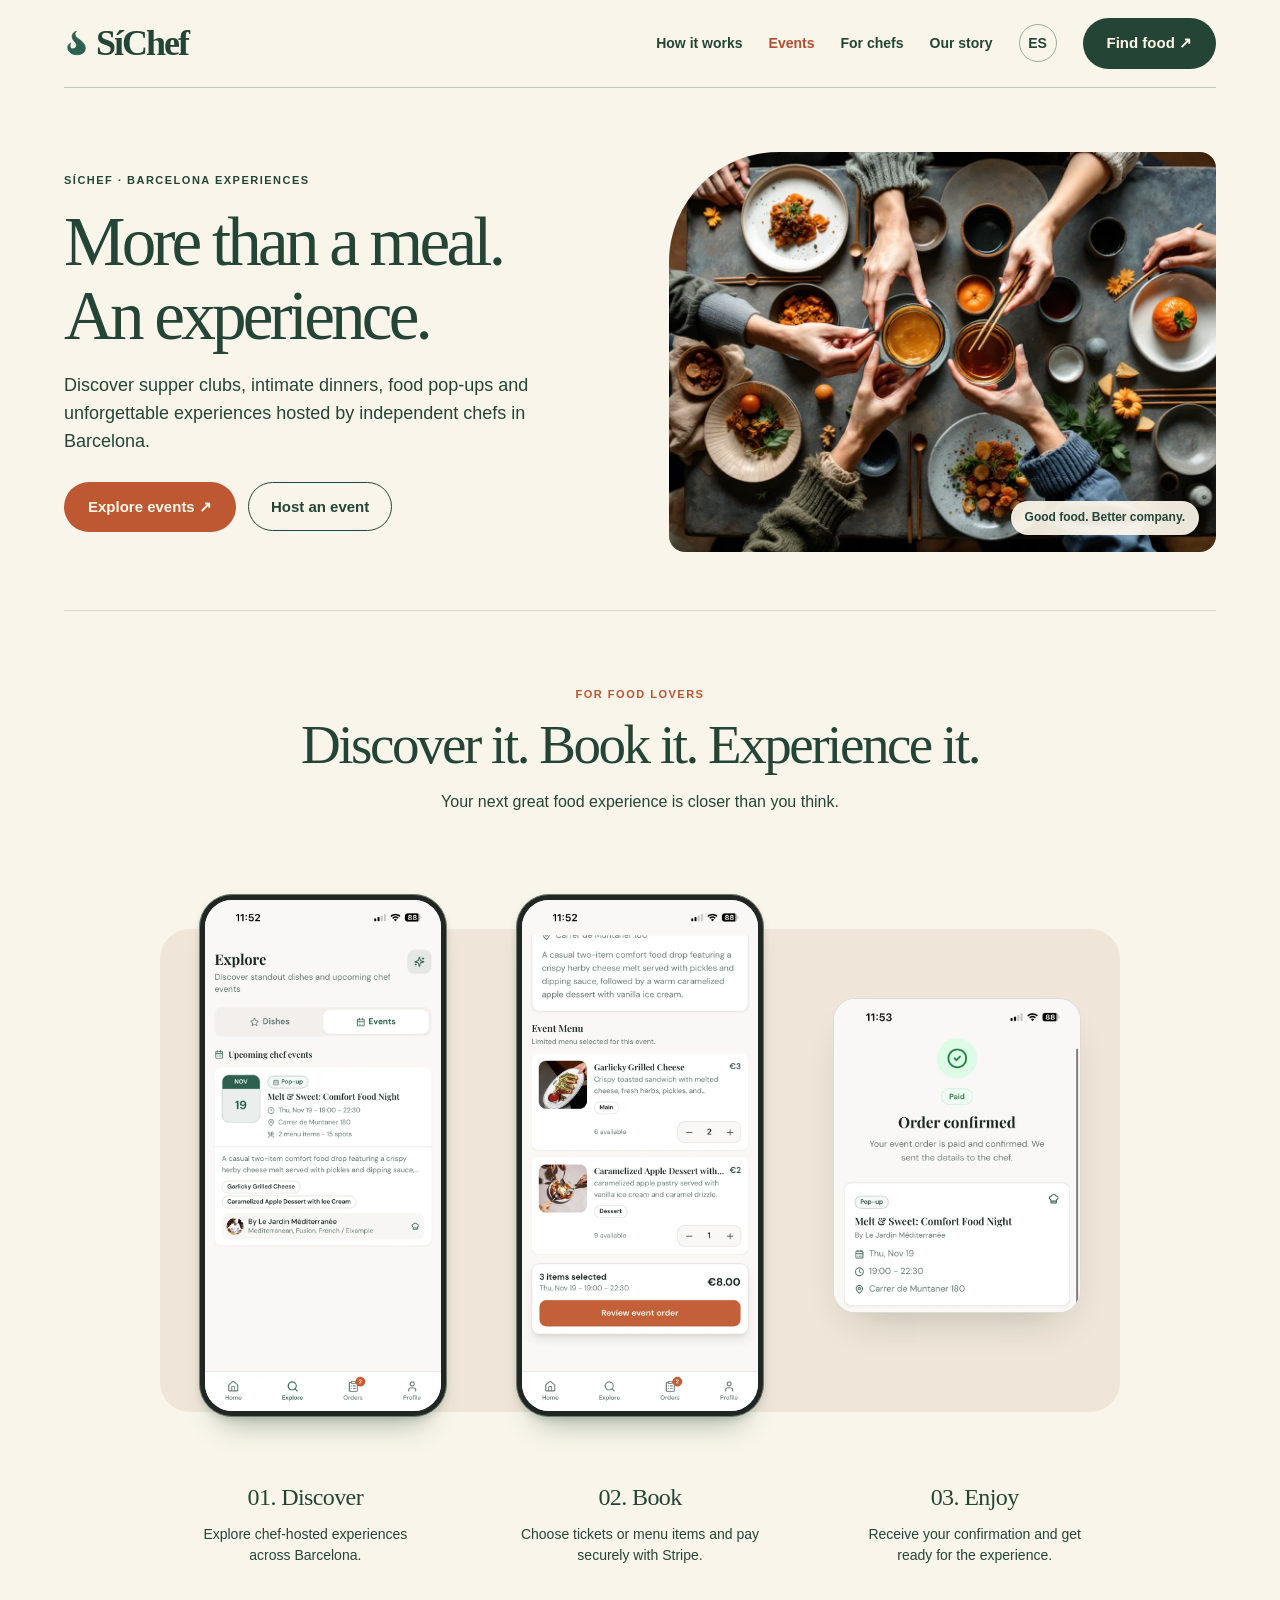
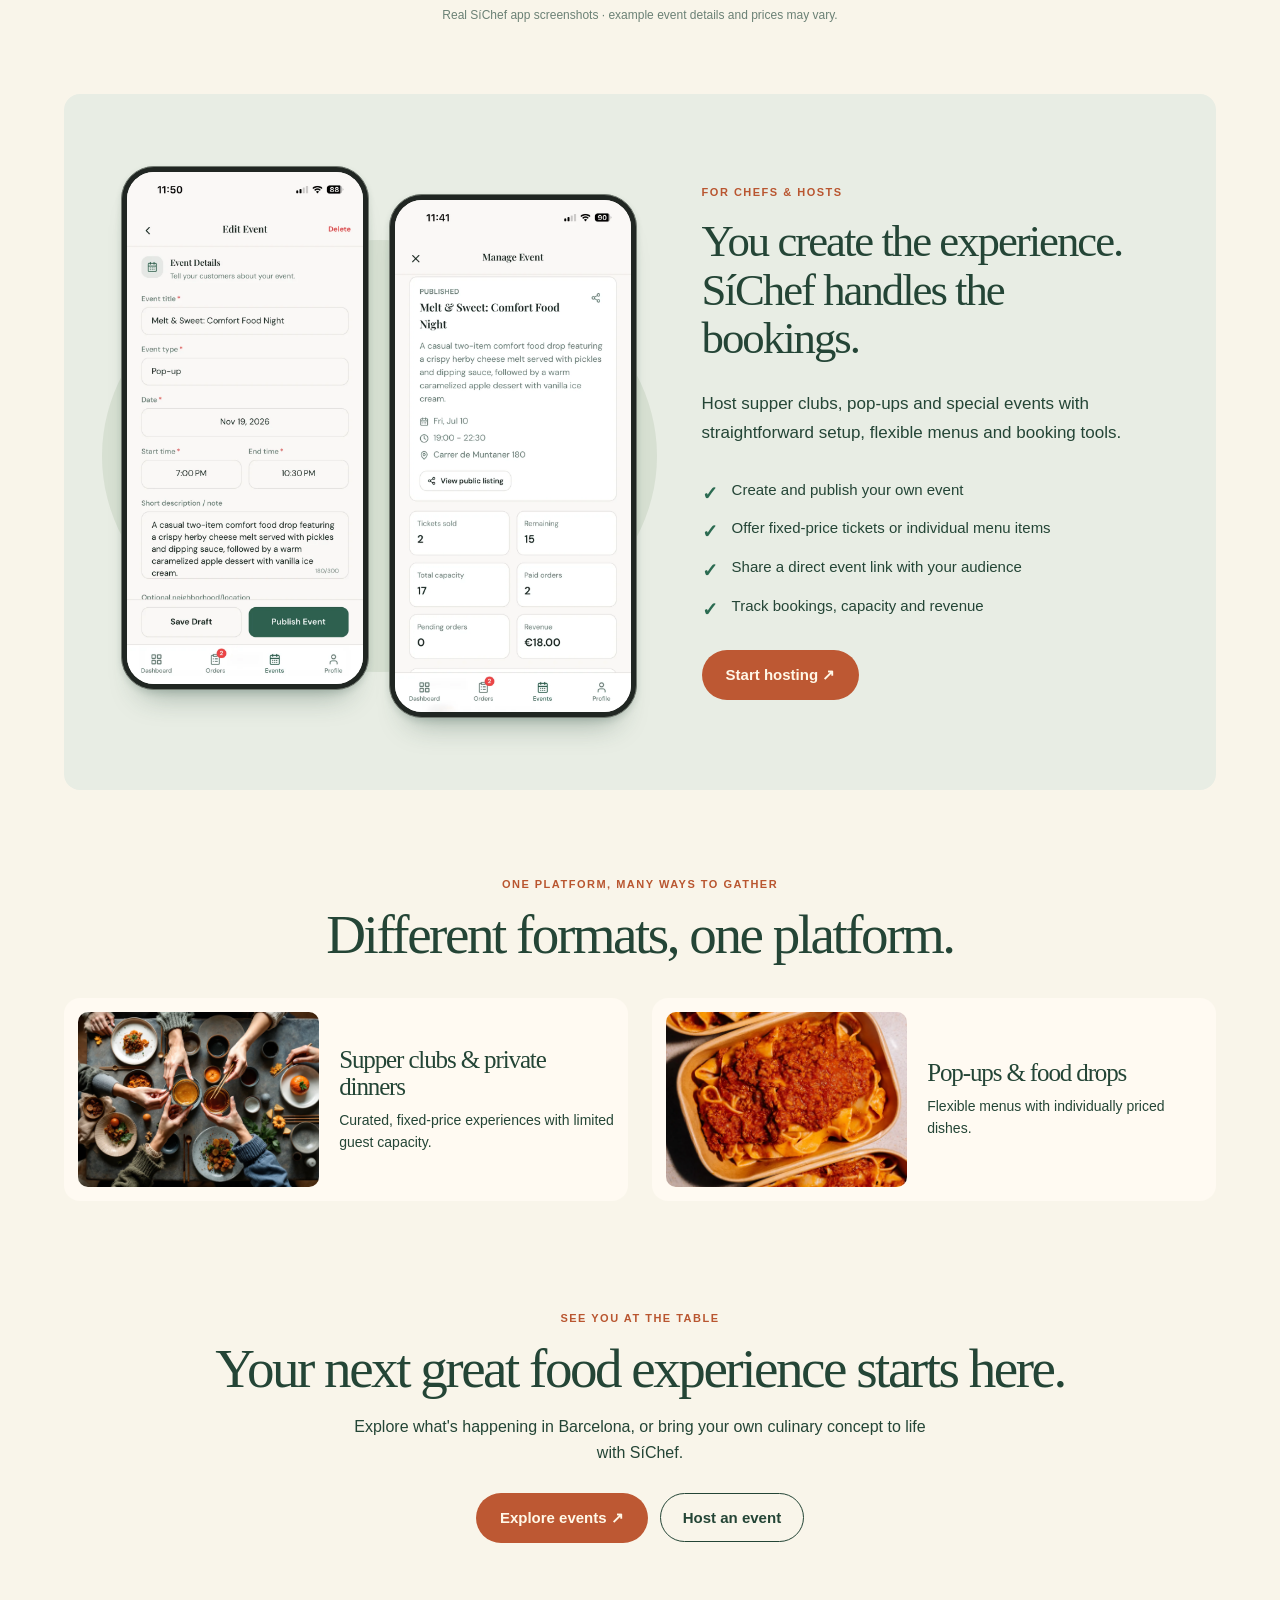
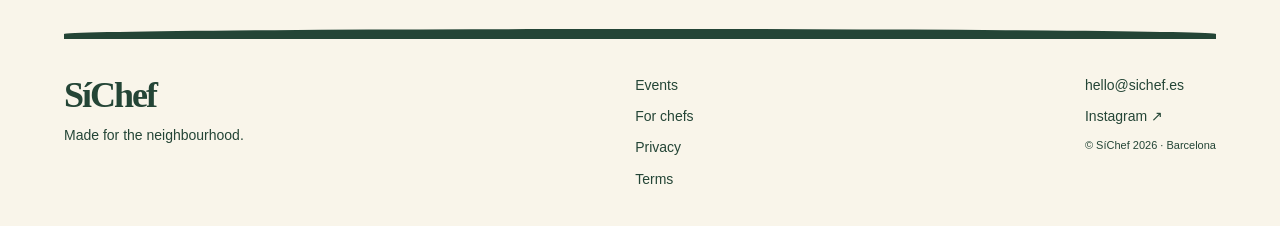
==== commit b4f4369c: "Convert site images to WebP Replace PNG and JPEG assets with WebP versions and update image referenc" ====
--- a/events/index.html
+++ b/events/index.html
@@ -20,10 +20,10 @@
 <div class="events-hero-image"><img src="/dining.avif" alt="Food shared around a welcoming table" width="1000" height="800"><span data-es="Buenas experiencias. Mejor compañía.">Good food. Better company.</span></div></section>
 <section class="events-guests" id="for-guests"><div class="events-section-head"><div class="kicker rust" data-es="PARA AMANTES DE LA GASTRONOMÍA">FOR FOOD LOVERS</div><h2 data-es="Descubre. Reserva. Disfruta.">Discover it. Book it. Experience it.</h2><p data-es="Tu próxima experiencia favorita está más cerca de lo que crees.">Your next great food experience is closer than you think.</p></div>
 <div class="events-guests-grid"><div class="events-steps"><article><span class="step-icon" aria-hidden="true">⌕</span><h3 data-es="01. Descubre">01. Discover</h3><p data-es="Encuentra eventos organizados por chefs locales en Barcelona.">Explore chef-hosted experiences across Barcelona.</p></article><article><span class="step-icon" aria-hidden="true">▦</span><h3 data-es="02. Reserva">02. Book</h3><p data-es="Elige tu entrada o platos y completa el pago con Stripe.">Choose tickets or menu items and pay securely with Stripe.</p></article><article><span class="step-icon" aria-hidden="true">✧</span><h3 data-es="03. Disfruta">03. Enjoy</h3><p data-es="Recibe tu confirmación y prepárate para disfrutar.">Receive your confirmation and get ready for the experience.</p></article></div>
-<div class="events-phones trio real-screens" aria-label="SíChef event discovery, booking and confirmation previews"><div class="event-phone real-shot"><img loading="lazy" src="/assets/app/event-customer-discover.png.png" alt="SíChef customer app showing a Barcelona chef event listing"></div><div class="event-phone real-shot"><img loading="lazy" src="/assets/app/event-customer-book.png.png" alt="SíChef event menu showing dishes, quantities and review order button"></div><div class="event-phone real-shot confirmation-shot"><img loading="lazy" src="/assets/app/event-customer-confirmed.jpeg.jpg" alt="SíChef event order paid and confirmed screen"></div></div></div><p class="events-image-caption" data-es="Capturas reales de la app SíChef · la disponibilidad y los precios pueden variar.">Real SíChef app screenshots · example event details and prices may vary.</p></section>
-<section class="events-hosts" id="for-hosts"><div class="events-hosts-visual"><div class="events-phones duo real-screens" aria-label="Actual SíChef chef app screenshots showing event setup and booking management"><div class="event-phone real-shot"><img loading="lazy" src="/assets/app/event-chef-create.png.png" alt="SíChef chef app screen for entering event details and publishing an event"></div><div class="event-phone real-shot"><img loading="lazy" src="/assets/app/event-chef-manage.png.png" alt="SíChef chef app published event with tickets sold, capacity and revenue metrics"></div></div></div>
+<div class="events-phones trio real-screens" aria-label="SíChef event discovery, booking and confirmation previews"><div class="event-phone real-shot"><img loading="lazy" src="/assets/app/event-customer-discover.webp" alt="SíChef customer app showing a Barcelona chef event listing"></div><div class="event-phone real-shot"><img loading="lazy" src="/assets/app/event-customer-book.webp" alt="SíChef event menu showing dishes, quantities and review order button"></div><div class="event-phone real-shot confirmation-shot"><img loading="lazy" src="/assets/app/event-customer-confirmed.webp" alt="SíChef event order paid and confirmed screen"></div></div></div><p class="events-image-caption" data-es="Capturas reales de la app SíChef · la disponibilidad y los precios pueden variar.">Real SíChef app screenshots · example event details and prices may vary.</p></section>
+<section class="events-hosts" id="for-hosts"><div class="events-hosts-visual"><div class="events-phones duo real-screens" aria-label="Actual SíChef chef app screenshots showing event setup and booking management"><div class="event-phone real-shot"><img loading="lazy" src="/assets/app/event-chef-create.webp" alt="SíChef chef app screen for entering event details and publishing an event"></div><div class="event-phone real-shot"><img loading="lazy" src="/assets/app/event-chef-manage.webp" alt="SíChef chef app published event with tickets sold, capacity and revenue metrics"></div></div></div>
 <div class="events-hosts-copy"><div class="kicker rust" data-es="PARA CHEFS Y ANFITRIONES">FOR CHEFS &amp; HOSTS</div><h2 data-es="Tú creas la experiencia.<br>SíChef te ayuda con las reservas.">You create the experience.<br>SíChef handles the bookings.</h2><p data-es="Organiza cenas privadas, supper clubs y pop-ups con herramientas sencillas para crear eventos, gestionar reservas y hacer seguimiento de ventas.">Host supper clubs, pop-ups and special events with straightforward setup, flexible menus and booking tools.</p><ul class="events-checks"><li data-es="Crea y publica tu propio evento">Create and publish your own event</li><li data-es="Ofrece entradas de precio fijo o platos individuales">Offer fixed-price tickets or individual menu items</li><li data-es="Comparte un enlace directo con tu comunidad">Share a direct event link with your audience</li><li data-es="Consulta reservas, capacidad e ingresos">Track bookings, capacity and revenue</li></ul><a class="pill terracotta" href="https://airtable.com/appvFcIDVXA65yD8g/pagUXOrlQ4CPX2DeT/form" data-es="Quiero organizar un evento ↗">Start hosting ↗</a></div></section>
-<section class="events-formats"><div class="kicker rust" data-es="UNA PLATAFORMA, MUCHAS FORMAS DE REUNIRSE">ONE PLATFORM, MANY WAYS TO GATHER</div><h2 data-es="Distintos formatos. Una misma plataforma.">Different formats, one platform.</h2><div class="events-formats-grid"><article><img loading="lazy" src="/dining.avif" alt="Food shared at a dining table"><div><h3 data-es="Supper clubs y cenas privadas">Supper clubs &amp; private dinners</h3><p data-es="Experiencias de precio fijo con un número limitado de invitados.">Curated, fixed-price experiences with limited guest capacity.</p></div></article><article><img loading="lazy" src="/assets/clean-plate-club/ragu-1.jpg" alt="Homemade ragù pasta prepared by a local chef"><div><h3 data-es="Pop-ups y eventos gastronómicos">Pop-ups &amp; food drops</h3><p data-es="Menús flexibles con platos que los invitados pueden elegir individualmente.">Flexible menus with individually priced dishes.</p></div></article></div></section>
+<section class="events-formats"><div class="kicker rust" data-es="UNA PLATAFORMA, MUCHAS FORMAS DE REUNIRSE">ONE PLATFORM, MANY WAYS TO GATHER</div><h2 data-es="Distintos formatos. Una misma plataforma.">Different formats, one platform.</h2><div class="events-formats-grid"><article><img loading="lazy" src="/dining.avif" alt="Food shared at a dining table"><div><h3 data-es="Supper clubs y cenas privadas">Supper clubs &amp; private dinners</h3><p data-es="Experiencias de precio fijo con un número limitado de invitados.">Curated, fixed-price experiences with limited guest capacity.</p></div></article><article><img loading="lazy" src="/assets/clean-plate-club/ragu-1.webp" alt="Homemade ragù pasta prepared by a local chef"><div><h3 data-es="Pop-ups y eventos gastronómicos">Pop-ups &amp; food drops</h3><p data-es="Menús flexibles con platos que los invitados pueden elegir individualmente.">Flexible menus with individually priced dishes.</p></div></article></div></section>
 <section class="events-last"><div class="kicker rust" data-es="NOS VEMOS EN LA MESA">SEE YOU AT THE TABLE</div><h2 data-es="Tu próxima gran experiencia gastronómica empieza aquí.">Your next great food experience starts here.</h2><p data-es="Descubre lo que se está cocinando en Barcelona o da vida a tu propia experiencia gastronómica con SíChef.">Explore what's happening in Barcelona, or bring your own culinary concept to life with SíChef.</p><div class="events-actions"><a class="pill terracotta" href="https://s-chef-customer-flow.vercel.app/" data-es="Explorar eventos ↗">Explore events ↗</a><a class="outline-pill" href="https://airtable.com/appvFcIDVXA65yD8g/pagUXOrlQ4CPX2DeT/form" data-es="Organizar un evento">Host an event</a></div></section>
 </main><footer><div><a class="brand" href="/">SíChef</a><p data-es="Hecho para el barrio.">Made for the neighbourhood.</p></div><div><a data-es="Eventos" href="/events/">Events</a><a data-es="Para chefs" href="/for-chefs/">For chefs</a><a data-es="Privacidad" href="/privacy/">Privacy</a><a data-es="Condiciones" href="/terms/">Terms</a></div><div><a href="mailto:hello@sichef.es">hello@sichef.es</a><a href="https://www.instagram.com/sichef.bcn/">Instagram ↗</a><small>© SíChef 2026 · Barcelona</small></div></footer>
 </body></html>
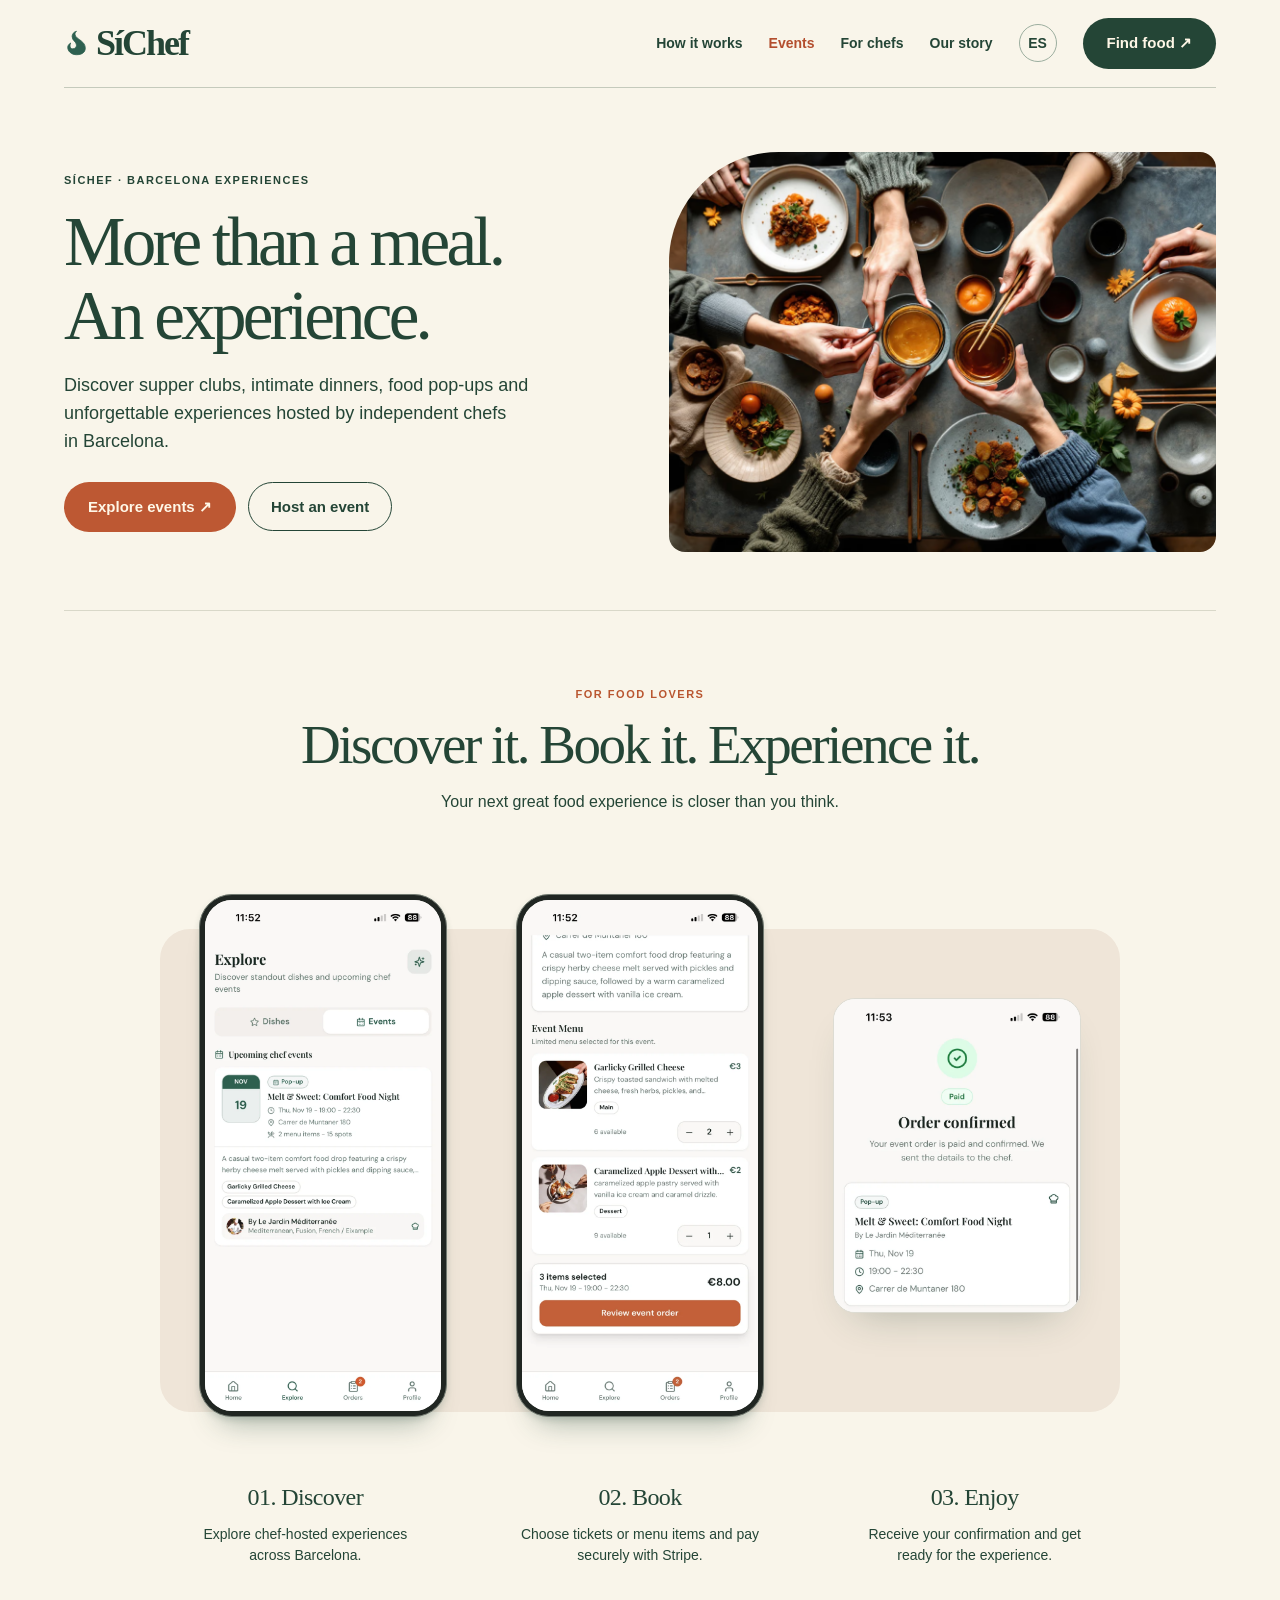
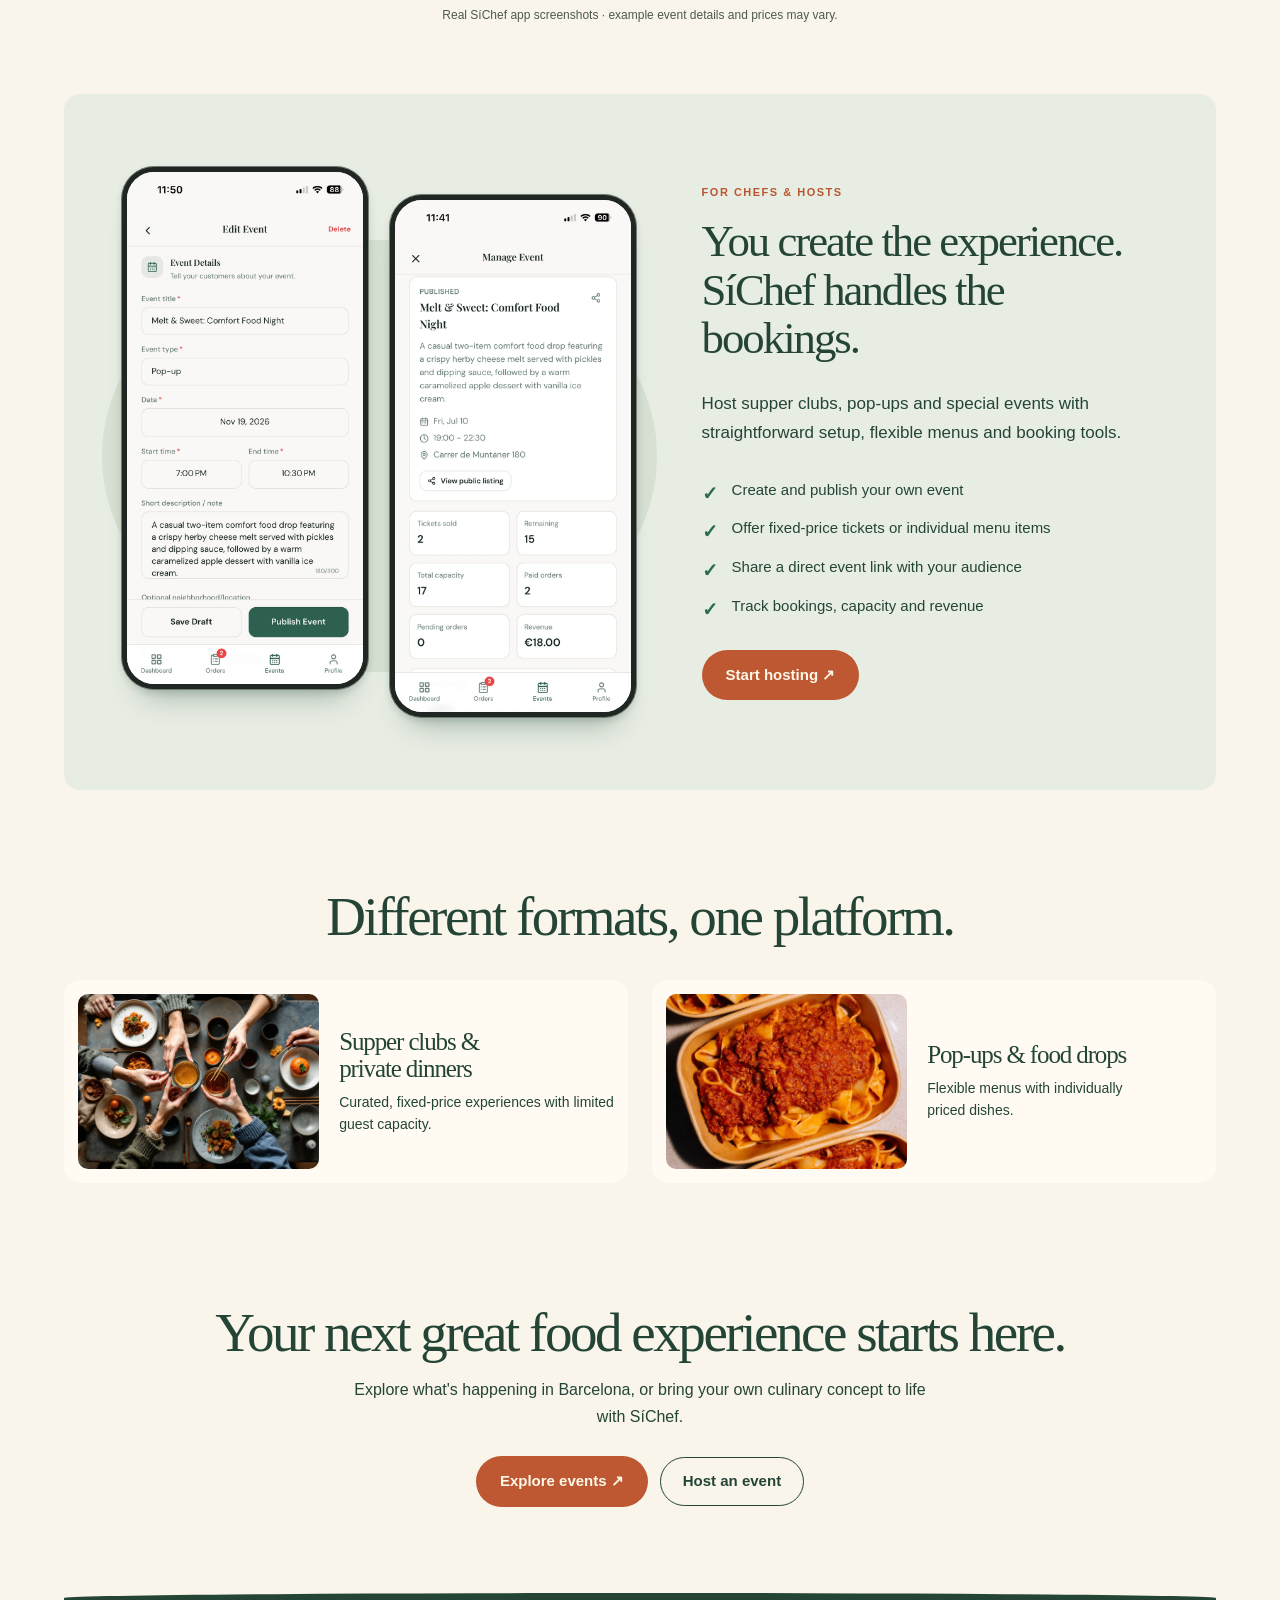
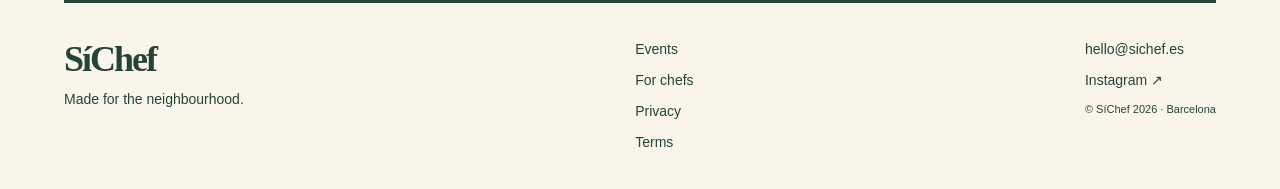
==== commit 1cd47c56: "Polish landing page layout and readability Enlarge app screenshots, improve mobile swipe layouts and" ====
--- a/events/index.html
+++ b/events/index.html
@@ -17,13 +17,13 @@
 <main id="main">
 <section class="events-hero"><div class="events-hero-copy"><div class="kicker" data-es="SÍCHEF · EXPERIENCIAS EN BARCELONA">SÍCHEF · BARCELONA EXPERIENCES</div><h1 data-es="Mucho más que comer.<br>Una experiencia.">More than a meal.<br>An experience.</h1><p data-es="Descubre supper clubs, cenas íntimas, pop-ups y experiencias gastronómicas únicas de la mano de chefs independientes de Barcelona.">Discover supper clubs, intimate dinners, food pop-ups and unforgettable experiences hosted by independent chefs in Barcelona.</p>
 <div class="events-actions"><a class="pill terracotta" href="https://s-chef-customer-flow.vercel.app/" data-es="Explorar eventos ↗">Explore events ↗</a><a class="outline-pill" href="https://airtable.com/appvFcIDVXA65yD8g/pagUXOrlQ4CPX2DeT/form" data-es="Organizar un evento">Host an event</a></div></div>
-<div class="events-hero-image"><img src="/dining.avif" alt="Food shared around a welcoming table" width="1000" height="800"><span data-es="Buenas experiencias. Mejor compañía.">Good food. Better company.</span></div></section>
+<div class="events-hero-image"><img src="/dining.avif" alt="Food shared around a welcoming table" width="1000" height="800"></div></section>
 <section class="events-guests" id="for-guests"><div class="events-section-head"><div class="kicker rust" data-es="PARA AMANTES DE LA GASTRONOMÍA">FOR FOOD LOVERS</div><h2 data-es="Descubre. Reserva. Disfruta.">Discover it. Book it. Experience it.</h2><p data-es="Tu próxima experiencia favorita está más cerca de lo que crees.">Your next great food experience is closer than you think.</p></div>
 <div class="events-guests-grid"><div class="events-steps"><article><span class="step-icon" aria-hidden="true">⌕</span><h3 data-es="01. Descubre">01. Discover</h3><p data-es="Encuentra eventos organizados por chefs locales en Barcelona.">Explore chef-hosted experiences across Barcelona.</p></article><article><span class="step-icon" aria-hidden="true">▦</span><h3 data-es="02. Reserva">02. Book</h3><p data-es="Elige tu entrada o platos y completa el pago con Stripe.">Choose tickets or menu items and pay securely with Stripe.</p></article><article><span class="step-icon" aria-hidden="true">✧</span><h3 data-es="03. Disfruta">03. Enjoy</h3><p data-es="Recibe tu confirmación y prepárate para disfrutar.">Receive your confirmation and get ready for the experience.</p></article></div>
 <div class="events-phones trio real-screens" aria-label="SíChef event discovery, booking and confirmation previews"><div class="event-phone real-shot"><img loading="lazy" src="/assets/app/event-customer-discover.webp" alt="SíChef customer app showing a Barcelona chef event listing"></div><div class="event-phone real-shot"><img loading="lazy" src="/assets/app/event-customer-book.webp" alt="SíChef event menu showing dishes, quantities and review order button"></div><div class="event-phone real-shot confirmation-shot"><img loading="lazy" src="/assets/app/event-customer-confirmed.webp" alt="SíChef event order paid and confirmed screen"></div></div></div><p class="events-image-caption" data-es="Capturas reales de la app SíChef · la disponibilidad y los precios pueden variar.">Real SíChef app screenshots · example event details and prices may vary.</p></section>
 <section class="events-hosts" id="for-hosts"><div class="events-hosts-visual"><div class="events-phones duo real-screens" aria-label="Actual SíChef chef app screenshots showing event setup and booking management"><div class="event-phone real-shot"><img loading="lazy" src="/assets/app/event-chef-create.webp" alt="SíChef chef app screen for entering event details and publishing an event"></div><div class="event-phone real-shot"><img loading="lazy" src="/assets/app/event-chef-manage.webp" alt="SíChef chef app published event with tickets sold, capacity and revenue metrics"></div></div></div>
 <div class="events-hosts-copy"><div class="kicker rust" data-es="PARA CHEFS Y ANFITRIONES">FOR CHEFS &amp; HOSTS</div><h2 data-es="Tú creas la experiencia.<br>SíChef te ayuda con las reservas.">You create the experience.<br>SíChef handles the bookings.</h2><p data-es="Organiza cenas privadas, supper clubs y pop-ups con herramientas sencillas para crear eventos, gestionar reservas y hacer seguimiento de ventas.">Host supper clubs, pop-ups and special events with straightforward setup, flexible menus and booking tools.</p><ul class="events-checks"><li data-es="Crea y publica tu propio evento">Create and publish your own event</li><li data-es="Ofrece entradas de precio fijo o platos individuales">Offer fixed-price tickets or individual menu items</li><li data-es="Comparte un enlace directo con tu comunidad">Share a direct event link with your audience</li><li data-es="Consulta reservas, capacidad e ingresos">Track bookings, capacity and revenue</li></ul><a class="pill terracotta" href="https://airtable.com/appvFcIDVXA65yD8g/pagUXOrlQ4CPX2DeT/form" data-es="Quiero organizar un evento ↗">Start hosting ↗</a></div></section>
-<section class="events-formats"><div class="kicker rust" data-es="UNA PLATAFORMA, MUCHAS FORMAS DE REUNIRSE">ONE PLATFORM, MANY WAYS TO GATHER</div><h2 data-es="Distintos formatos. Una misma plataforma.">Different formats, one platform.</h2><div class="events-formats-grid"><article><img loading="lazy" src="/dining.avif" alt="Food shared at a dining table"><div><h3 data-es="Supper clubs y cenas privadas">Supper clubs &amp; private dinners</h3><p data-es="Experiencias de precio fijo con un número limitado de invitados.">Curated, fixed-price experiences with limited guest capacity.</p></div></article><article><img loading="lazy" src="/assets/clean-plate-club/ragu-1.webp" alt="Homemade ragù pasta prepared by a local chef"><div><h3 data-es="Pop-ups y eventos gastronómicos">Pop-ups &amp; food drops</h3><p data-es="Menús flexibles con platos que los invitados pueden elegir individualmente.">Flexible menus with individually priced dishes.</p></div></article></div></section>
-<section class="events-last"><div class="kicker rust" data-es="NOS VEMOS EN LA MESA">SEE YOU AT THE TABLE</div><h2 data-es="Tu próxima gran experiencia gastronómica empieza aquí.">Your next great food experience starts here.</h2><p data-es="Descubre lo que se está cocinando en Barcelona o da vida a tu propia experiencia gastronómica con SíChef.">Explore what's happening in Barcelona, or bring your own culinary concept to life with SíChef.</p><div class="events-actions"><a class="pill terracotta" href="https://s-chef-customer-flow.vercel.app/" data-es="Explorar eventos ↗">Explore events ↗</a><a class="outline-pill" href="https://airtable.com/appvFcIDVXA65yD8g/pagUXOrlQ4CPX2DeT/form" data-es="Organizar un evento">Host an event</a></div></section>
+<section class="events-formats"><h2 data-es="Distintos formatos. Una misma plataforma.">Different formats, one platform.</h2><div class="events-formats-grid"><article><img loading="lazy" src="/dining.avif" alt="Food shared at a dining table"><div><h3 data-es="Supper clubs y cenas privadas">Supper clubs &amp; private dinners</h3><p data-es="Experiencias de precio fijo con un número limitado de invitados.">Curated, fixed-price experiences with limited guest capacity.</p></div></article><article><img loading="lazy" src="/assets/clean-plate-club/ragu-1.webp" alt="Homemade ragù pasta prepared by a local chef"><div><h3 data-es="Pop-ups y eventos gastronómicos">Pop-ups &amp; food drops</h3><p data-es="Menús flexibles con platos que los invitados pueden elegir individualmente.">Flexible menus with individually priced dishes.</p></div></article></div></section>
+<section class="events-last"><h2 data-es="Tu próxima gran experiencia gastronómica empieza aquí.">Your next great food experience starts here.</h2><p data-es="Descubre lo que se está cocinando en Barcelona o da vida a tu propia experiencia gastronómica con SíChef.">Explore what's happening in Barcelona, or bring your own culinary concept to life with SíChef.</p><div class="events-actions"><a class="pill terracotta" href="https://s-chef-customer-flow.vercel.app/" data-es="Explorar eventos ↗">Explore events ↗</a><a class="outline-pill" href="https://airtable.com/appvFcIDVXA65yD8g/pagUXOrlQ4CPX2DeT/form" data-es="Organizar un evento">Host an event</a></div></section>
 </main><footer><div><a class="brand" href="/">SíChef</a><p data-es="Hecho para el barrio.">Made for the neighbourhood.</p></div><div><a data-es="Eventos" href="/events/">Events</a><a data-es="Para chefs" href="/for-chefs/">For chefs</a><a data-es="Privacidad" href="/privacy/">Privacy</a><a data-es="Condiciones" href="/terms/">Terms</a></div><div><a href="mailto:hello@sichef.es">hello@sichef.es</a><a href="https://www.instagram.com/sichef.bcn/">Instagram ↗</a><small>© SíChef 2026 · Barcelona</small></div></footer>
 </body></html>
--- a/style.css
+++ b/style.css
@@ -92,3 +92,26 @@
  .events-page .events-phones.duo .event-phone{width:calc(50% - 7px);border-radius:24px;padding:4px}
  .events-page .events-phones.duo .event-phone img{border-radius:19px}
 }
+
+/* Headlines: balance line lengths so no word is left alone on the last line */
+h1,h2,h3{text-wrap:balance}p{text-wrap:pretty}
+
+/* App screenshots: give the phones more room so the real product is readable */
+.demo-panel{grid-template-columns:1.35fr 1fr;gap:5%}
+.phone-pair .phone-frame{width:48%;max-width:280px;flex:0 1 280px}
+.screen.app-mockup>.phone-frame:only-child{width:280px;flex-basis:280px}
+@media(max-width:800px){.demo-panel{grid-template-columns:1fr}.phone-pair .phone-frame{max-width:250px}}
+/* Phones: one large screenshot at a time, swipe sideways for the next */
+@media(max-width:600px){
+ .screen.app-mockup.phone-pair{justify-content:flex-start;overflow-x:auto;scroll-snap-type:x mandatory;gap:10px;padding:20px 12%;min-height:0;scrollbar-width:none;-webkit-overflow-scrolling:touch}
+ .screen.app-mockup.phone-pair::-webkit-scrollbar{display:none}
+ .phone-pair .phone-frame{flex:0 0 100%;width:100%;max-width:none;scroll-snap-align:center;transform:none!important;border-radius:30px;padding:5px}
+ .phone-pair .phone-frame img{border-radius:25px}
+ .screen.app-mockup>.phone-frame:only-child{width:76%;flex-basis:76%;max-width:none}
+}
+
+/* Small captions: darker and slightly larger so they stay readable (6.7:1 contrast) */
+.caption,.events-image-caption,.events-page .events-image-caption{color:#4d5a4b;font-size:12px}
+/* Benefit icons: one matching line-icon set instead of mixed text symbols */
+.icon{display:inline-block;line-height:0}.icon svg{width:30px;height:30px;display:block}
+@media(max-width:800px){.benefit-grid article{display:grid;grid-template-columns:30px 1fr;column-gap:14px;align-items:start}.benefit-grid .icon{float:none;margin:16px 0 0;grid-row:span 2}.benefit-grid article>*:not(.icon){grid-column:2}}
